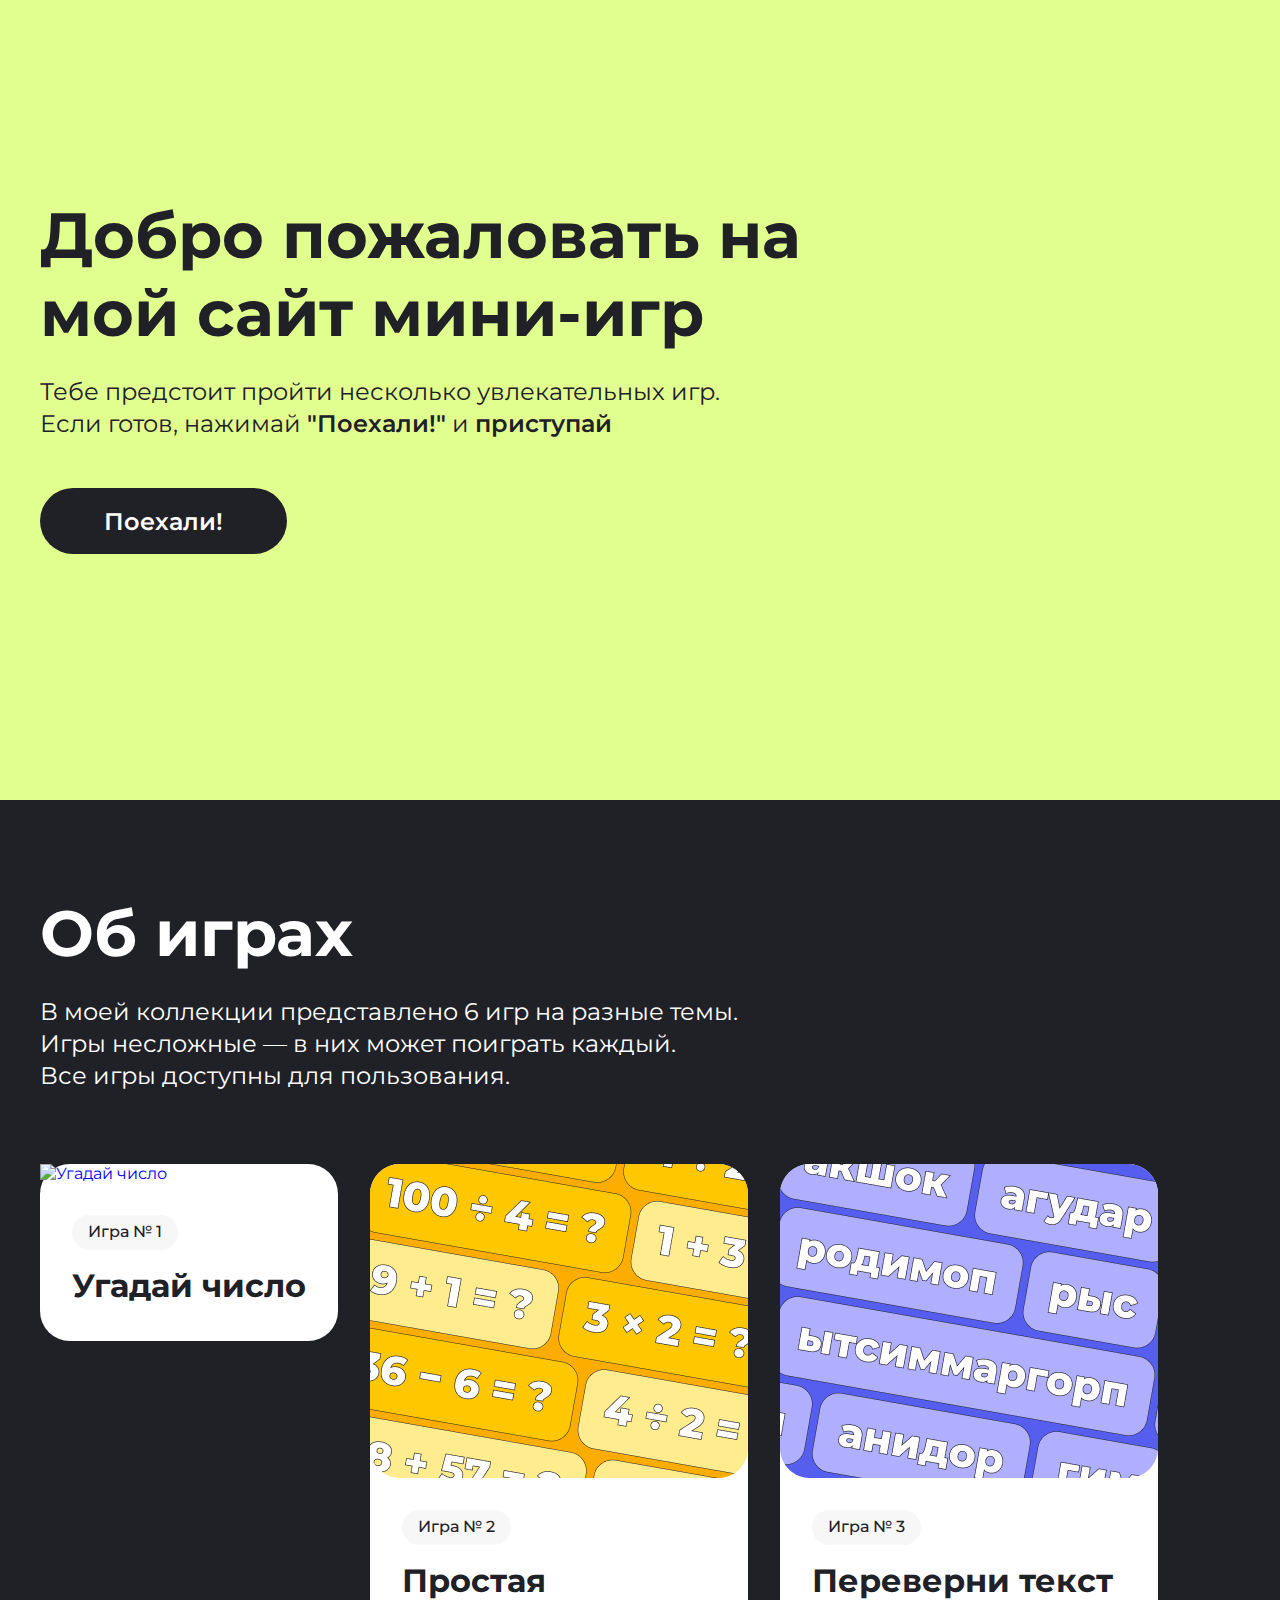
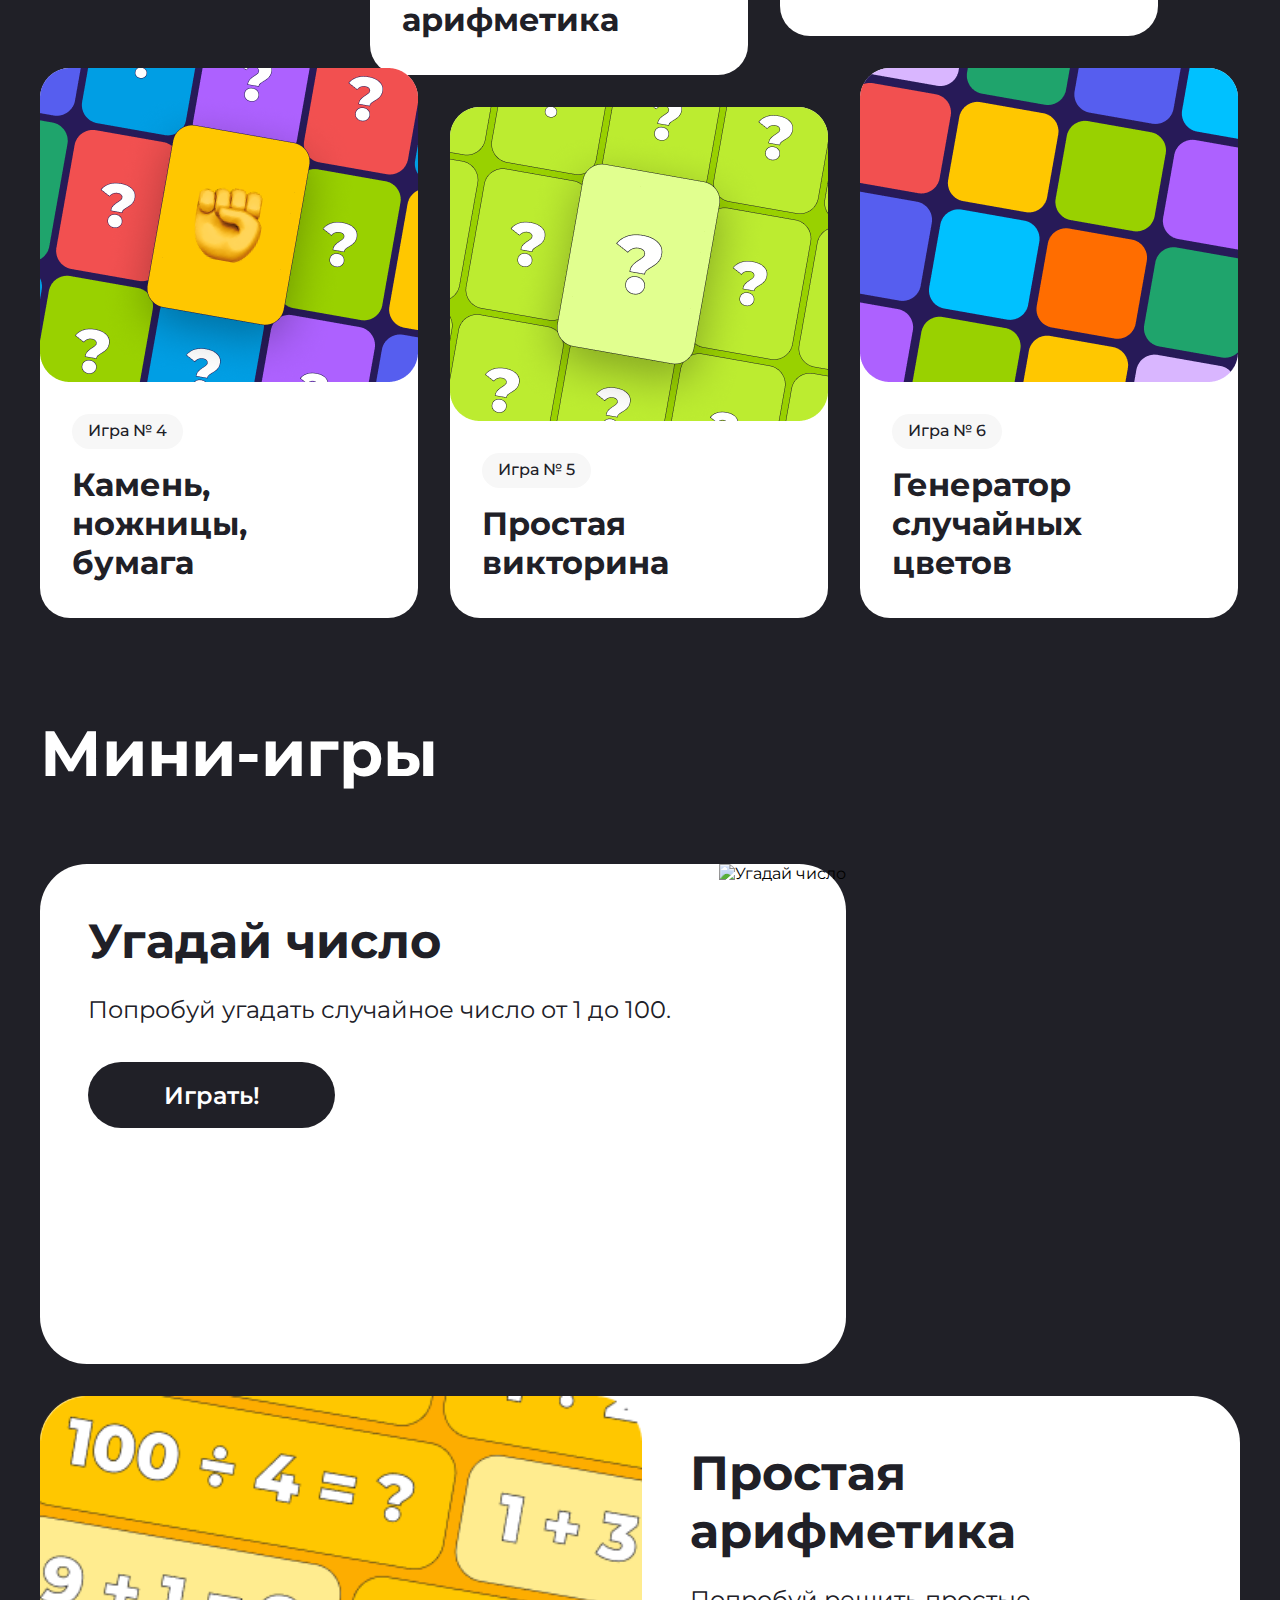
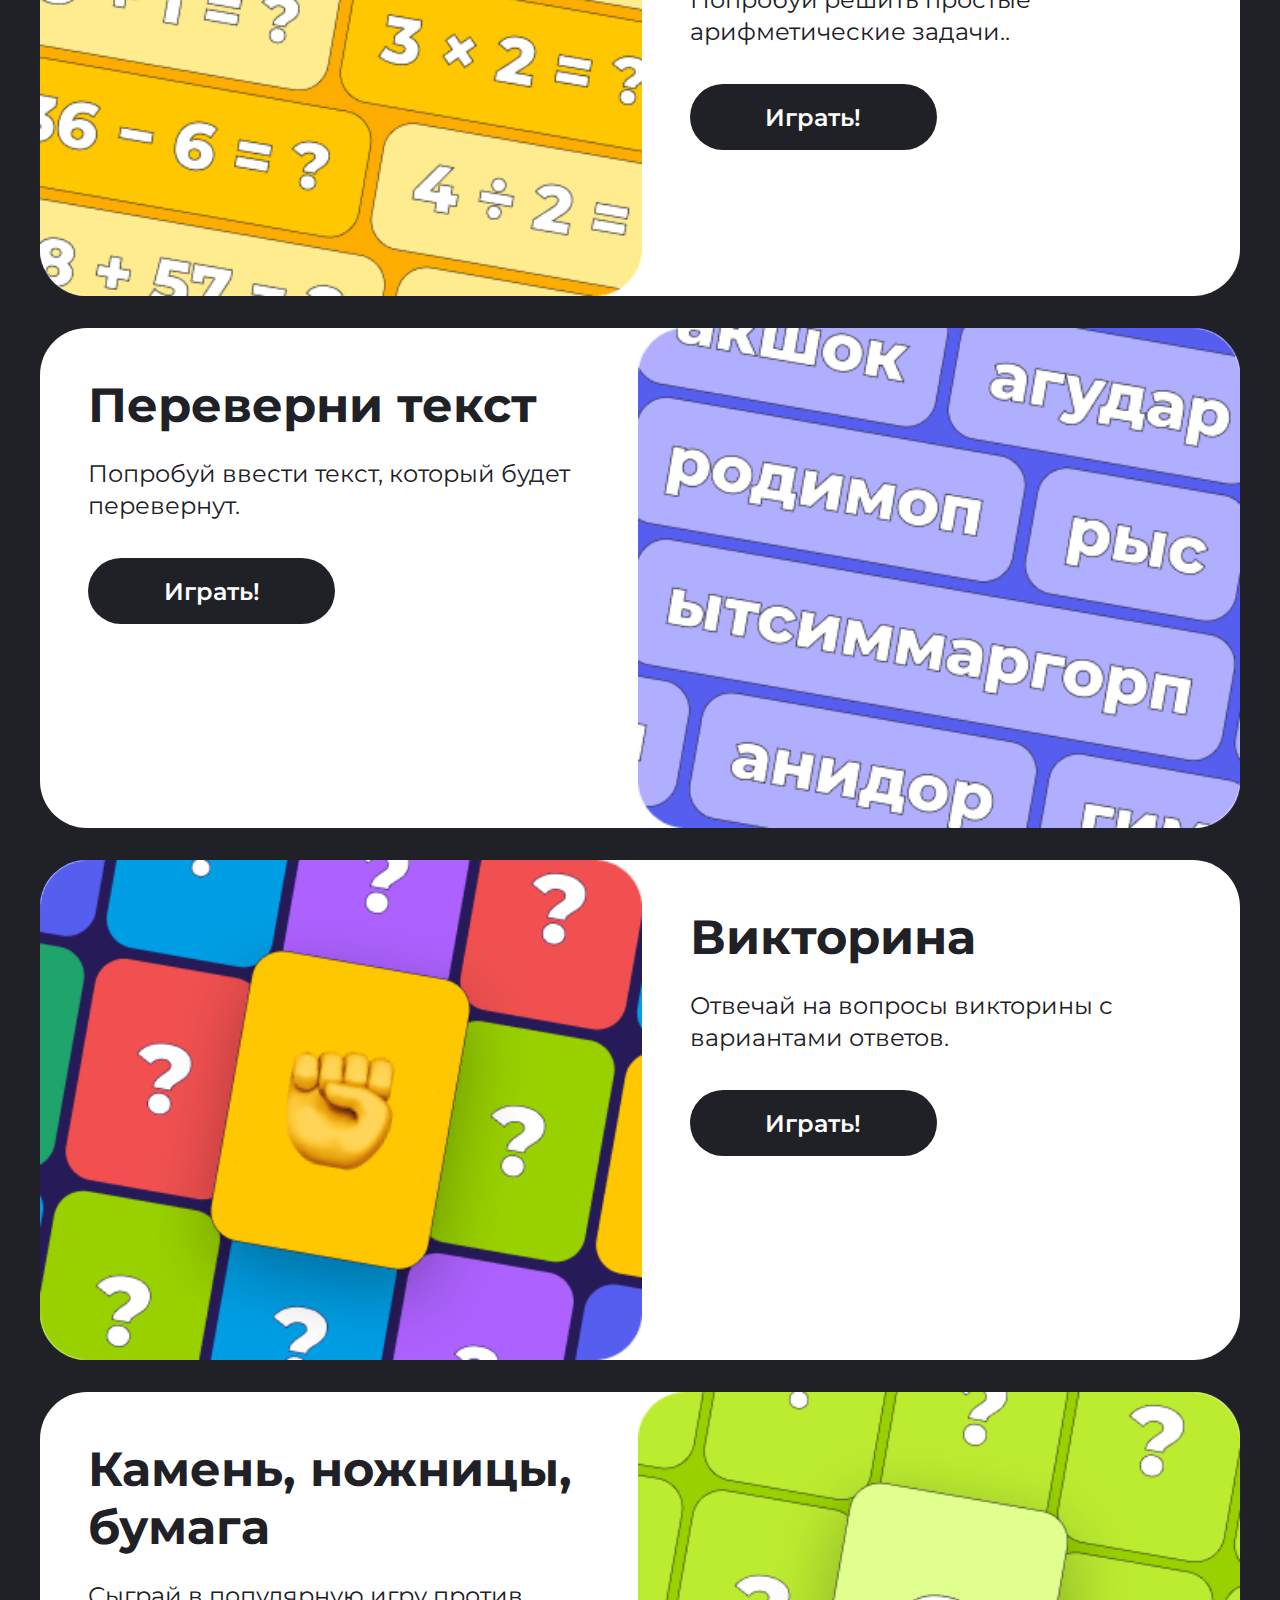
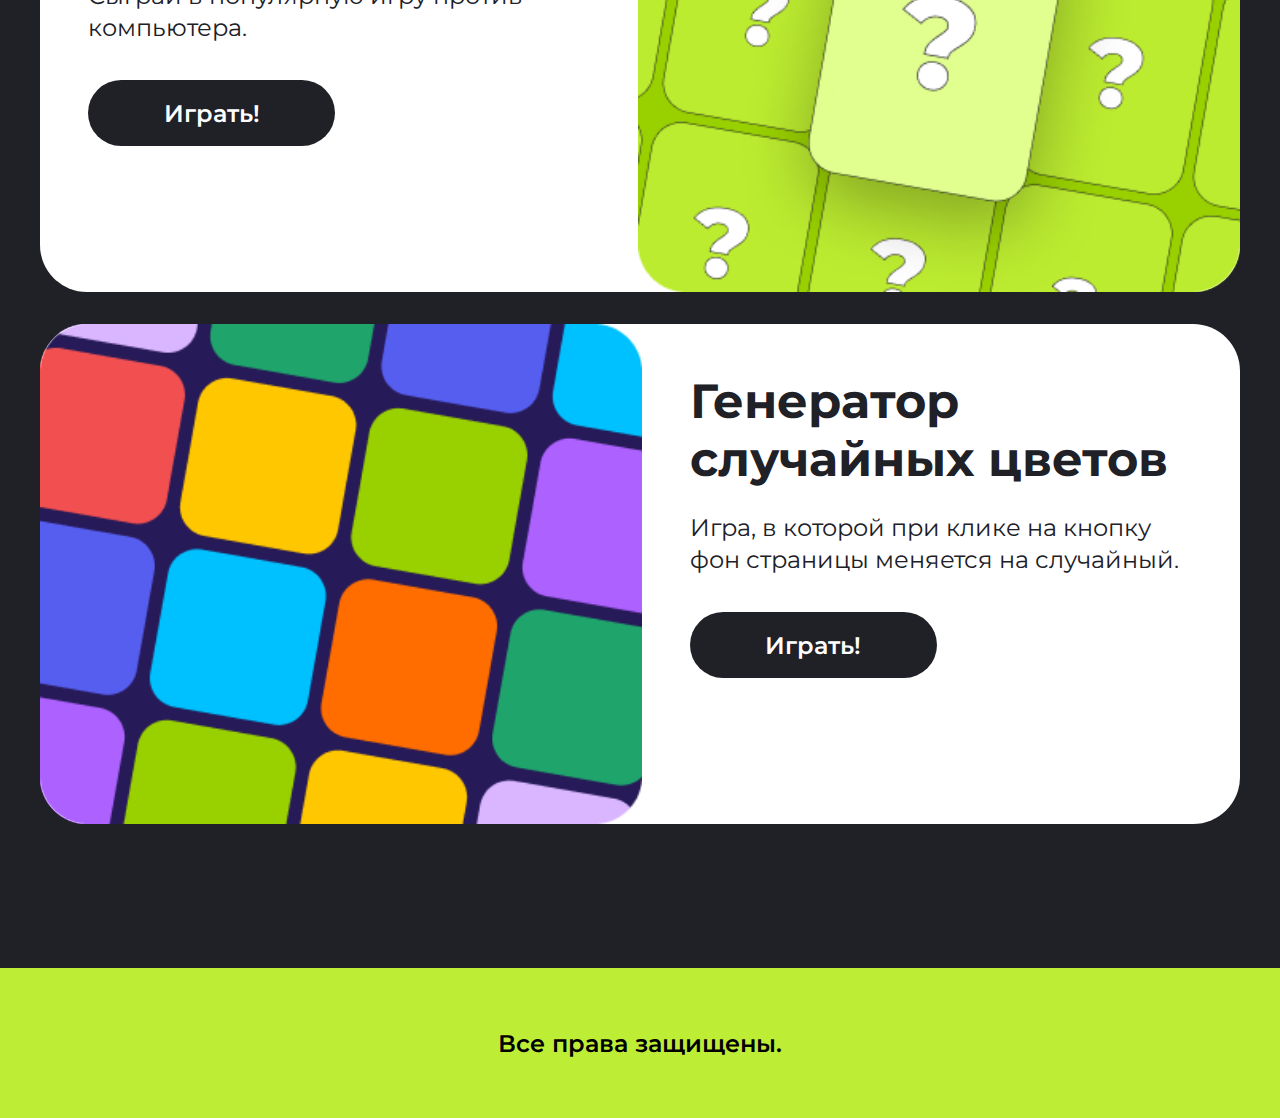
==== index.html @ 5c860414 "Added file js files" ====
<!DOCTYPE html>
<html lang="en">
<head>
    <meta charset="UTF-8">
    <meta name="viewport" content="width=device-width, initial-scale=1.0">
    <title>Document</title>
    <link rel="preconnect" href="https://fonts.googleapis.com">
    <link rel="preconnect" href="https://fonts.gstatic.com" crossorigin>
    <link href="https://fonts.googleapis.com/css2?family=Montserrat:wght@400;500;600;700;800&display=swap" rel="stylesheet">
    <link rel="stylesheet" href="style.css">
</head>
<body>
    <section class="header center">
        <header>
            <h1 class="header__text">Добро пожаловать на мой сайт мини-игр</h1>
            <p class="header__description">Тебе предстоит пройти несколько увлекательных игр. Если готов, нажимай <span>"Поехали!"</span> и <span>приступай</span></p>
            <div class="header__button">
                <a href="#about_games">
                    <button class="button">Поехали!</button>
                </a>
            </div>
        </header>
    </section>
    <article id="about_games">
        <section class="game center">
            <h1 class="game__text">Об играх</h1>
            <div class="game__description">
                <p>В моей коллекции представлено 6 игр на разные темы. Игры несложные — в них может поиграть каждый.</p>
                <p>Все игры доступны для пользования.</p>
            </div>
            <div class="card-box">
                <a href="#game1" class="game__card game-card">
                    <img class="game-card__image" src="img/game_1.png" alt="Угадай число">
                    <div class="game-card__info">
                        <p class="game-card__number">Игра № 1</p>
                        <h3 class="game-card__name">Угадай число</h3>
                    </div>
                </a>
                <a href="#game2" class="game__card game-card">
                    <img class="game-card__image" src="img/game_2.png" alt="Простая арифметика">
                    <div class="game-card__info">
                        <p class="game-card__number">Игра № 2</p>
                        <h3 class="game-card__name">Простая арифметика</h3>
                    </div>
                </a>
                <a href="#game3" class="game__card game-card">
                    <img class="game-card__image" src="img/game_3.png" alt="Переверни текст">
                    <div class="game-card__info">
                        <p class="game-card__number">Игра № 3</p>
                        <h3 class="game-card__name">Переверни текст</h3>
                    </div>
                </a>
                <a href="#game4" class="game__card game-card" style="margin-top: -39px">
                    <img class="game-card__image" src="img/game_4.png" alt="Камень, ножницы, бумага">
                    <div class="game-card__info">
                        <p class="game-card__number">Игра № 4</p>
                        <h3 class="game-card__name">Камень, ножницы, бумага</h3>
                    </div>
                </a>
                <a href="#game5" class="game__card game-card">
                    <img class="game-card__image" src="img/game_5.png" alt="Простая викторина">
                    <div class="game-card__info">
                        <p class="game-card__number">Игра № 5</p>
                        <h3 class="game-card__name">Простая викторина</h3>
                    </div>
                </a>
                <a href="#game6" class="game__card game-card" style="margin-top: -39px">
                    <img class="game-card__image" src="img/game_6.png" alt="Генератор случайных цветов">
                    <div class="game-card__info">
                        <p class="game-card__number">Игра № 6</p>
                        <h3 class="game-card__name">Генератор случайных цветов</h3>
                    </div>
                </a>
            </div>
        </section>
    </article>
    <section class="minigame center">
        <h1 class="minigame__text">Мини-игры</h1>
        <div class="minicard-box">
            <article id="game1" class="game__card minigame-card minigame-card_reverse">
                <img class="game-card__image" src="img/game_1.png" alt="Угадай число">
                <div class="minigame-card__info">
                    <div class="minigame-card__text">
                        <h4 class="minigame-card__name">Угадай число</h4>
                        <p class="minigame-card__description">Попробуй угадать случайное число от 1 до 100.</p>
                    </div>
                    <div class="minigame__button">
                            <button class="button" onclick="game1()">Играть!</button>
                    </div>
                </div>
            </article>
            <article id="game2" class="game__card minigame-card">
                <img class="game-card__image" src="img/game_2.png" alt="Простая арифметика">
                <div class="minigame-card__info">
                    <div class="minigame-card__text">
                        <h4 class="minigame-card__name">Простая арифметика</h4>
                        <p class="minigame-card__description">Попробуй решить простые арифметические задачи..</p>
                    </div>
                    <div class="minigame__button">
                        <button class="button">Играть!</button>
                    </div>
                </div>
            </article>
            <article id="game3" class="game__card minigame-card minigame-card_reverse">
                <img class="game-card__image" src="img/game_3.png" alt="Переверни текст">
                <div class="minigame-card__info">
                    <div class="minigame-card__text">
                        <h4 class="minigame-card__name">Переверни текст</h4>
                        <p class="minigame-card__description">Попробуй ввести текст, который будет перевернут.</p>
                    </div>
                    <div class="minigame__button">
                        <button class="button">Играть!</button>
                    </div>
                </div>
            </article>
            <article id="game4" class="game__card minigame-card">
                <img class="game-card__image" src="img/game_4.png" alt="Викторина">
                <div class="minigame-card__info">
                    <div class="minigame-card__text">
                        <h4 class="minigame-card__name">Викторина</h4>
                        <p class="minigame-card__description">Отвечай на вопросы викторины с вариантами ответов.</p>
                    </div>
                    <div class="minigame__button">
                        <button class="button">Играть!</button>
                    </div>
                </div>
            </article>
            <article id="game5" class="game__card minigame-card minigame-card_reverse">
                <img class="game-card__image" src="img/game_5.png" alt="Камень, ножницы, бумага">
                <div class="minigame-card__info">
                    <div class="minigame-card__text">
                        <h4 class="minigame-card__name">Камень, ножницы, бумага</h4>
                        <p class="minigame-card__description">Сыграй в популярную игру против компьютера.</p>
                    </div>
                    <div class="minigame__button">
                        <button class="button">Играть!</button>
                    </div>
                </div>
            </article>
            <article id="game6" class="game__card minigame-card">
                <img class="game-card__image" src="img/game_6.png" alt="Генератор случайных цветов">
                <div class="minigame-card__info">
                    <div class="minigame-card__text">
                        <h4 class="minigame-card__name">Генератор случайных цветов</h4>
                        <p class="minigame-card__description">Игра, в которой при клике на кнопку фон страницы меняется на случайный.</p>
                    </div>
                    <div class="minigame__button">
                        <button class="button">Играть!</button>
                    </div>
                </div>
            </article>
        </div>
    </section>
    <footer class="footer">
        <h4 class="footer__text">Все права защищены.</h4>
    </footer>

    <script src="JS/game1.js"></script>

</body>
</html>
---- style.css ----
* {
  margin: 0;
  padding: 0;
}

html {
  scroll-behavior: smooth;
}

a {
  text-decoration: none;
}

input, button, select {
  font-family: inherit;
}

body {
  font-family: "Montserrat", sans-serif;
}

.center {
  padding-left: calc(50% - 600px);
  padding-right: calc(50% - 600px);
}

.header {
  background-color: #E1FF8F;
  background-image: url(img/star_2.png), url(img/star_1.png), url(img/star_3.png);
  background-repeat: no-repeat, no-repeat, no-repeat;
  background-position: 63px 69px, calc(100% - 344px) calc(100% - 149px), 100% 0;
}
.header__text {
  max-width: 769px;
  color: #202027;
  font-size: 64px;
  font-weight: 700;
  padding-top: 196px;
}
.header__description {
  max-width: 720px;
  color: #202027;
  font-size: 24px;
  font-weight: 400;
  line-height: 32px;
  padding-top: 24px;
}
.header__button {
  padding-top: 48px;
  padding-bottom: 246px;
}

span {
  color: #202027;
  font-size: 24px;
  font-weight: 600;
  line-height: 32px;
}

button {
  width: 247px;
  border: 0;
  border-radius: 60px;
  background: #202027;
  height: 66px;
  color: #FFF;
  font-size: 24px;
  font-weight: 600;
  transition: all 500ms ease;
}

button:hover {
  background: white;
  cursor: pointer;
  color: #202027;
  border: 2px solid #202027;
}

.game {
  padding-top: 94px;
  background-color: #202027;
  background-image: url(img/star_5.png), url(img/star_4.png);
  background-repeat: no-repeat, no-repeat;
  background-position: 25px 770px, 100% 77px;
}
.game__text {
  max-width: 314px;
  color: #FFFFFF;
  font-size: 64px;
  font-weight: 700;
}
.game__description {
  max-width: 700px;
  color: #FFFFFF;
  font-size: 24px;
  font-weight: 400;
  line-height: 32px;
  padding-top: 24px;
  padding-bottom: 72px;
}

.card-box {
  display: flex;
  flex-wrap: wrap;
  gap: 32px;
}

.game-card {
  max-width: 378px;
  height: fit-content;
  border-radius: 30px;
  background-color: #FFFFFF;
  display: flex;
  flex-direction: column;
  transition: all 0.3s;
}
.game-card__info {
  display: flex;
  align-items: flex-start;
  flex-direction: column;
  gap: 16px;
  padding: 32px 32px 36px 32px;
}
.game-card:hover {
  transform: scale(1.05);
}
.game-card__number {
  font-size: 16px;
  font-weight: 500;
  line-height: 17px;
  color: #202027;
  text-align: left;
  background-color: #F7F7F7;
  border-radius: 52px;
  padding: 8px 16px 10px;
}
.game-card__name {
  font-size: 32px;
  font-weight: 700;
  max-width: 304px;
  line-height: 39.01px;
  color: #202027;
  text-align: left;
}

.minicard-box {
  display: flex;
  flex-wrap: wrap;
  gap: 32px;
}

.minigame {
  padding-top: 96px;
  background-color: #202027;
  padding-bottom: 144px;
  background-image: url(img/star_6.png), url(img/star_7.png);
  background-repeat: no-repeat, no-repeat;
  background-position: calc(100% - 45px) calc(100% - 3299px), calc(100% - 52px) calc(100% - 45px);
}
.minigame__text {
  color: #FFFFFF;
  font-size: 64px;
  font-weight: 700;
  padding-bottom: 72px;
}
.minigame__button {
  padding-top: 36px;
}
.minigame-card {
  max-width: 1200px;
  height: 500px;
  background-color: #FFFFFF;
  border-radius: 47px;
  display: flex;
}
.minigame-card__info {
  display: flex;
  flex-direction: column;
  padding: 48px 48px 203px;
}
.minigame-card__text {
  display: flex;
  align-items: flex-start;
  flex-direction: column;
  gap: 24px;
}
.minigame-card__name {
  font-size: 48px;
  font-weight: 700;
  text-align: left;
  color: #202027;
}
.minigame-card__description {
  font-size: 24px;
  font-weight: 400;
  line-height: 32px;
  text-align: left;
  color: #202027;
}
.minigame-card_reverse {
  flex-direction: row-reverse;
}

.footer {
  display: flex;
  justify-content: center;
  align-items: center;
  height: 150px;
  background-color: rgb(189, 237, 53);
}
.footer__text {
  font-size: 24px;
  font-weight: 600;
  line-height: 29px;
  color: #000000;
}

@media (max-width: 767px) {
  .center {
    padding-left: 16px;
    padding-right: 16px;
  }
  .header {
    display: flex;
    flex-wrap: wrap;
    justify-content: center;
    background-color: #E1FF8F;
    background-image: url(img/star_8.png), url(img/star_9.png), url(img/star_10.png);
    background-repeat: no-repeat, no-repeat, no-repeat;
    background-position: 37px 64px, calc(100% - 79px) calc(100% - 34px), 220px -80px;
  }
  .header__text {
    max-width: 296px;
    color: #202027;
    font-size: 40px;
    font-weight: 700;
    padding-top: 147px;
    text-align: center;
  }
  .header__description {
    max-width: 296px;
    color: #202027;
    font-size: 16px;
    font-weight: 400;
    padding-top: 24px;
    text-align: center;
  }
  .header__button {
    padding-top: 36px;
    padding-bottom: 182px;
  }
  .button {
    width: 285px;
    border: 0;
    border-radius: 60px;
    background: #202027;
    height: 55px;
    color: #FFF;
    font-size: 16px;
    font-weight: 600;
  }
  .button:hover {
    display: none;
  }
  span {
    color: #202027;
    font-size: 16px;
    font-weight: 600;
  }
  .game {
    display: none;
  }
  .minicard-box {
    display: flex;
    flex-wrap: wrap;
    gap: 24px;
  }
  .minigame {
    padding-top: 48px;
    background-color: #202027;
    padding-bottom: 49px;
    background-image: none;
  }
  .minigame__text {
    color: #FFFFFF;
    font-size: 40px;
    font-weight: 700;
    padding-bottom: 48px;
  }
  .minigame__button {
    width: 285px;
    height: 55px;
    padding-top: 32px;
    color: #FFF;
    font-size: 16px;
    font-weight: 600;
  }
  .minigame-card {
    max-width: 343px;
    background-color: #FFFFFF;
    border-radius: 47px;
    display: flex;
    flex-direction: column;
    height: fit-content;
  }
  .minigame-card__info {
    display: flex;
    flex-direction: column;
    padding: 29px 29px 32px;
  }
  .minigame-card__text {
    display: flex;
    align-items: flex-start;
    flex-direction: column;
    gap: 16px;
  }
  .minigame-card__name {
    font-size: 32px;
    font-weight: 700;
    text-align: left;
    color: #202027;
    line-height: 39px;
  }
  .minigame-card__description {
    font-size: 16px;
    font-weight: 400;
    text-align: left;
    color: #202027;
    line-height: 19px;
  }
  .footer {
    display: flex;
    justify-content: center;
    align-items: center;
    height: 100px;
    background-color: rgb(189, 237, 53);
  }
  .footer__text {
    font-size: 16px;
    font-weight: 600;
    color: #000000;
  }
}

/*# sourceMappingURL=style.css.map */
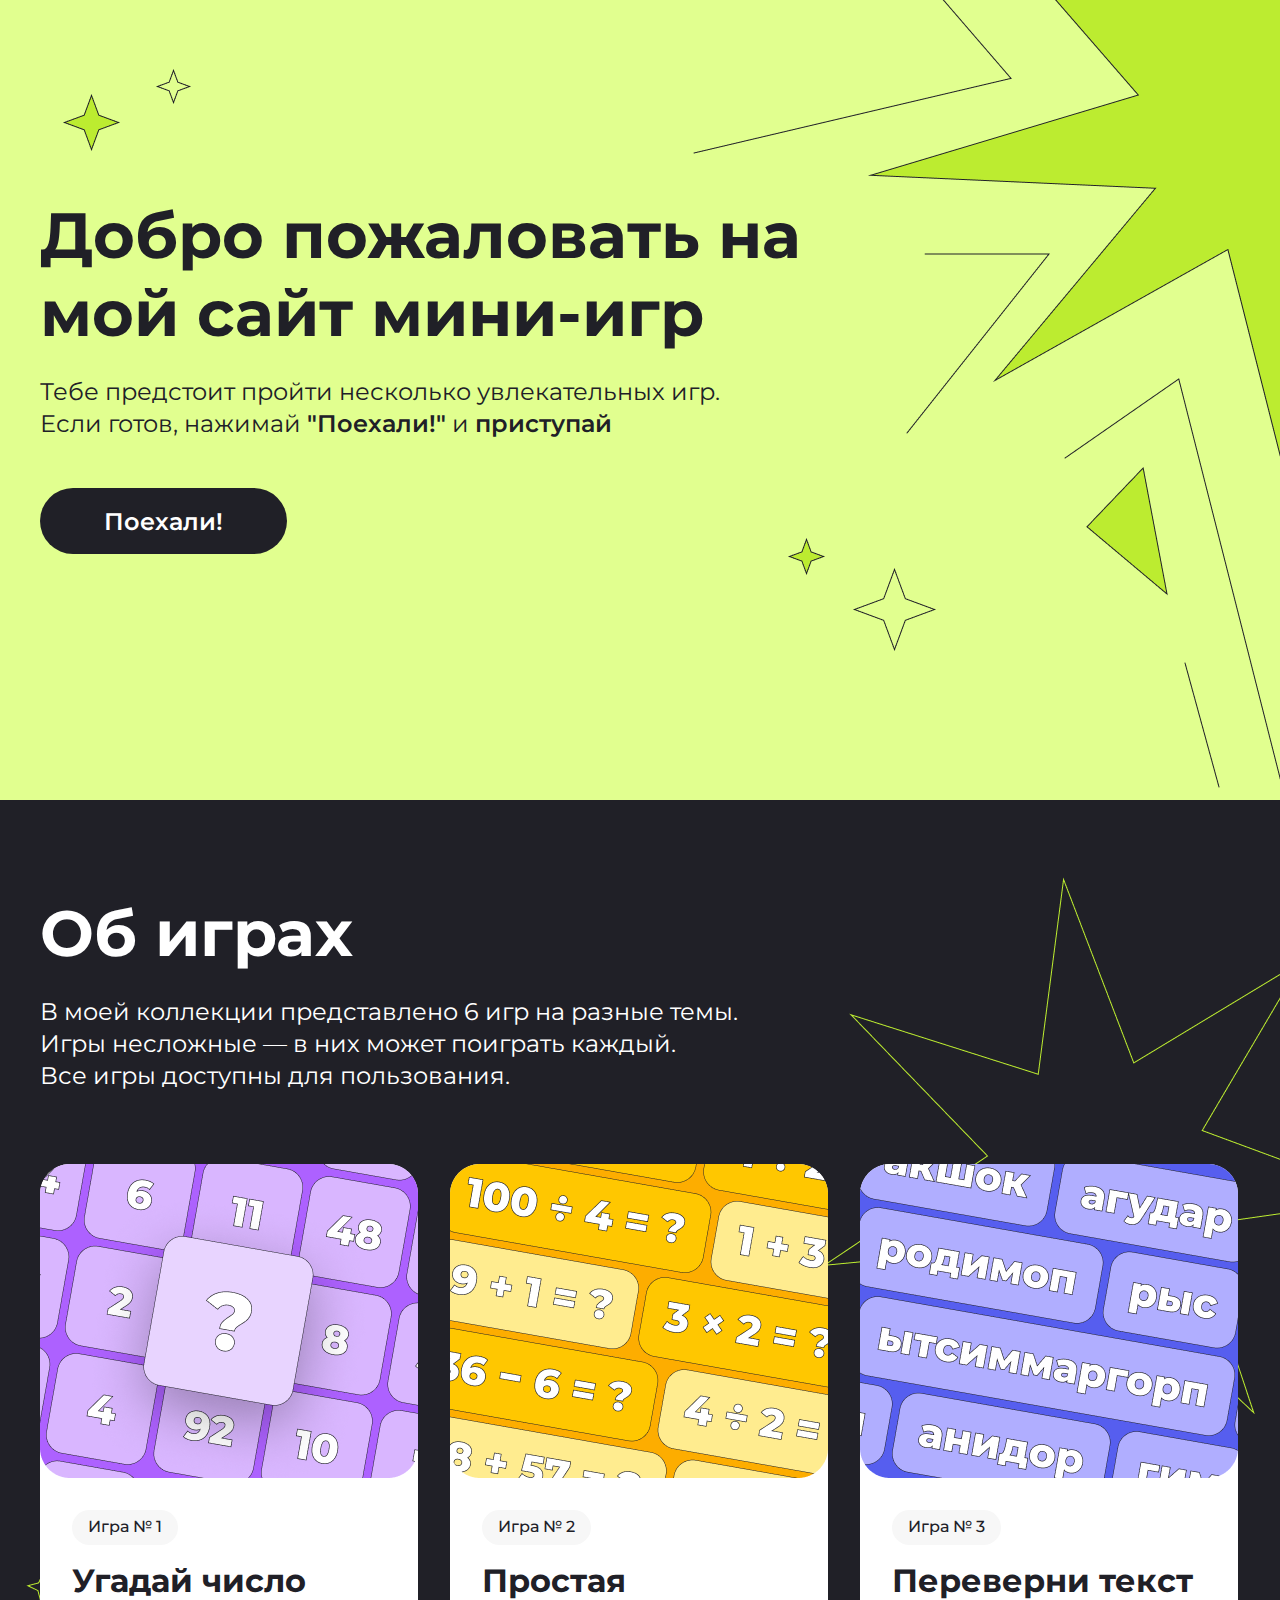
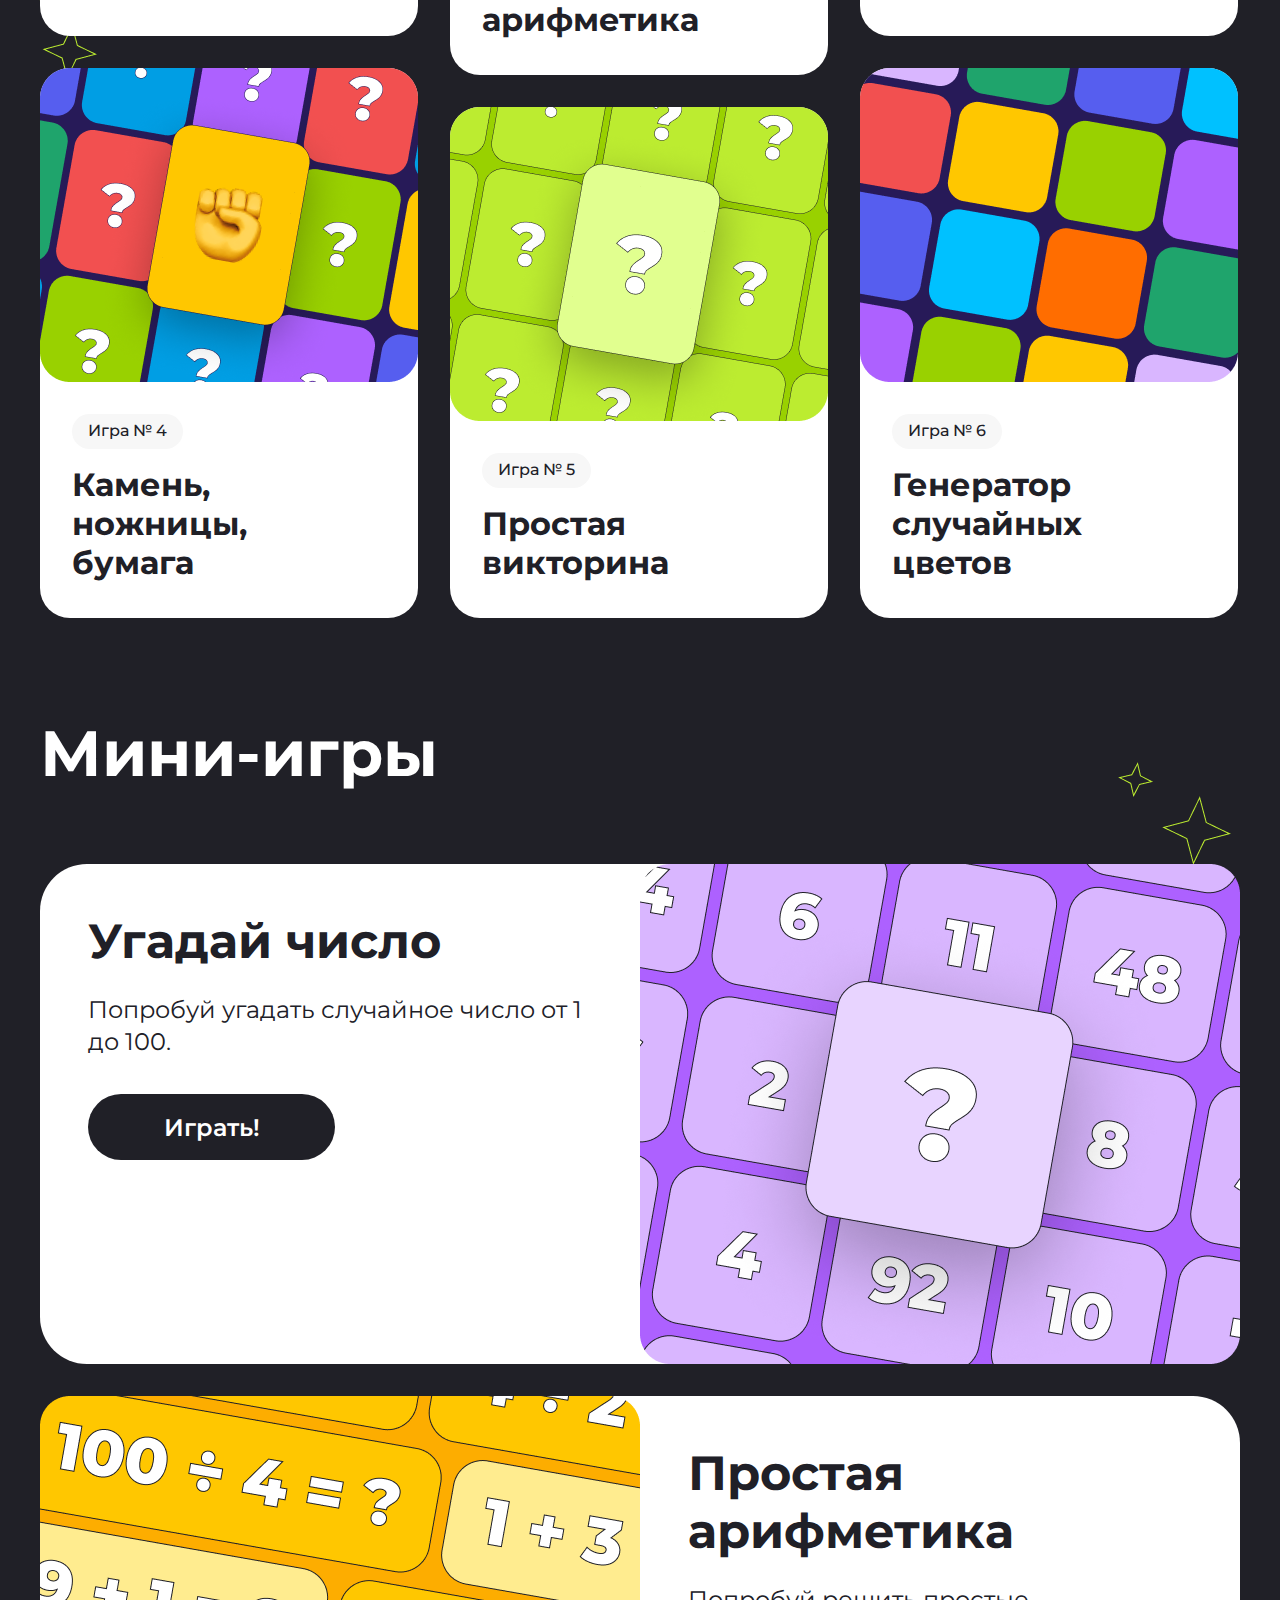
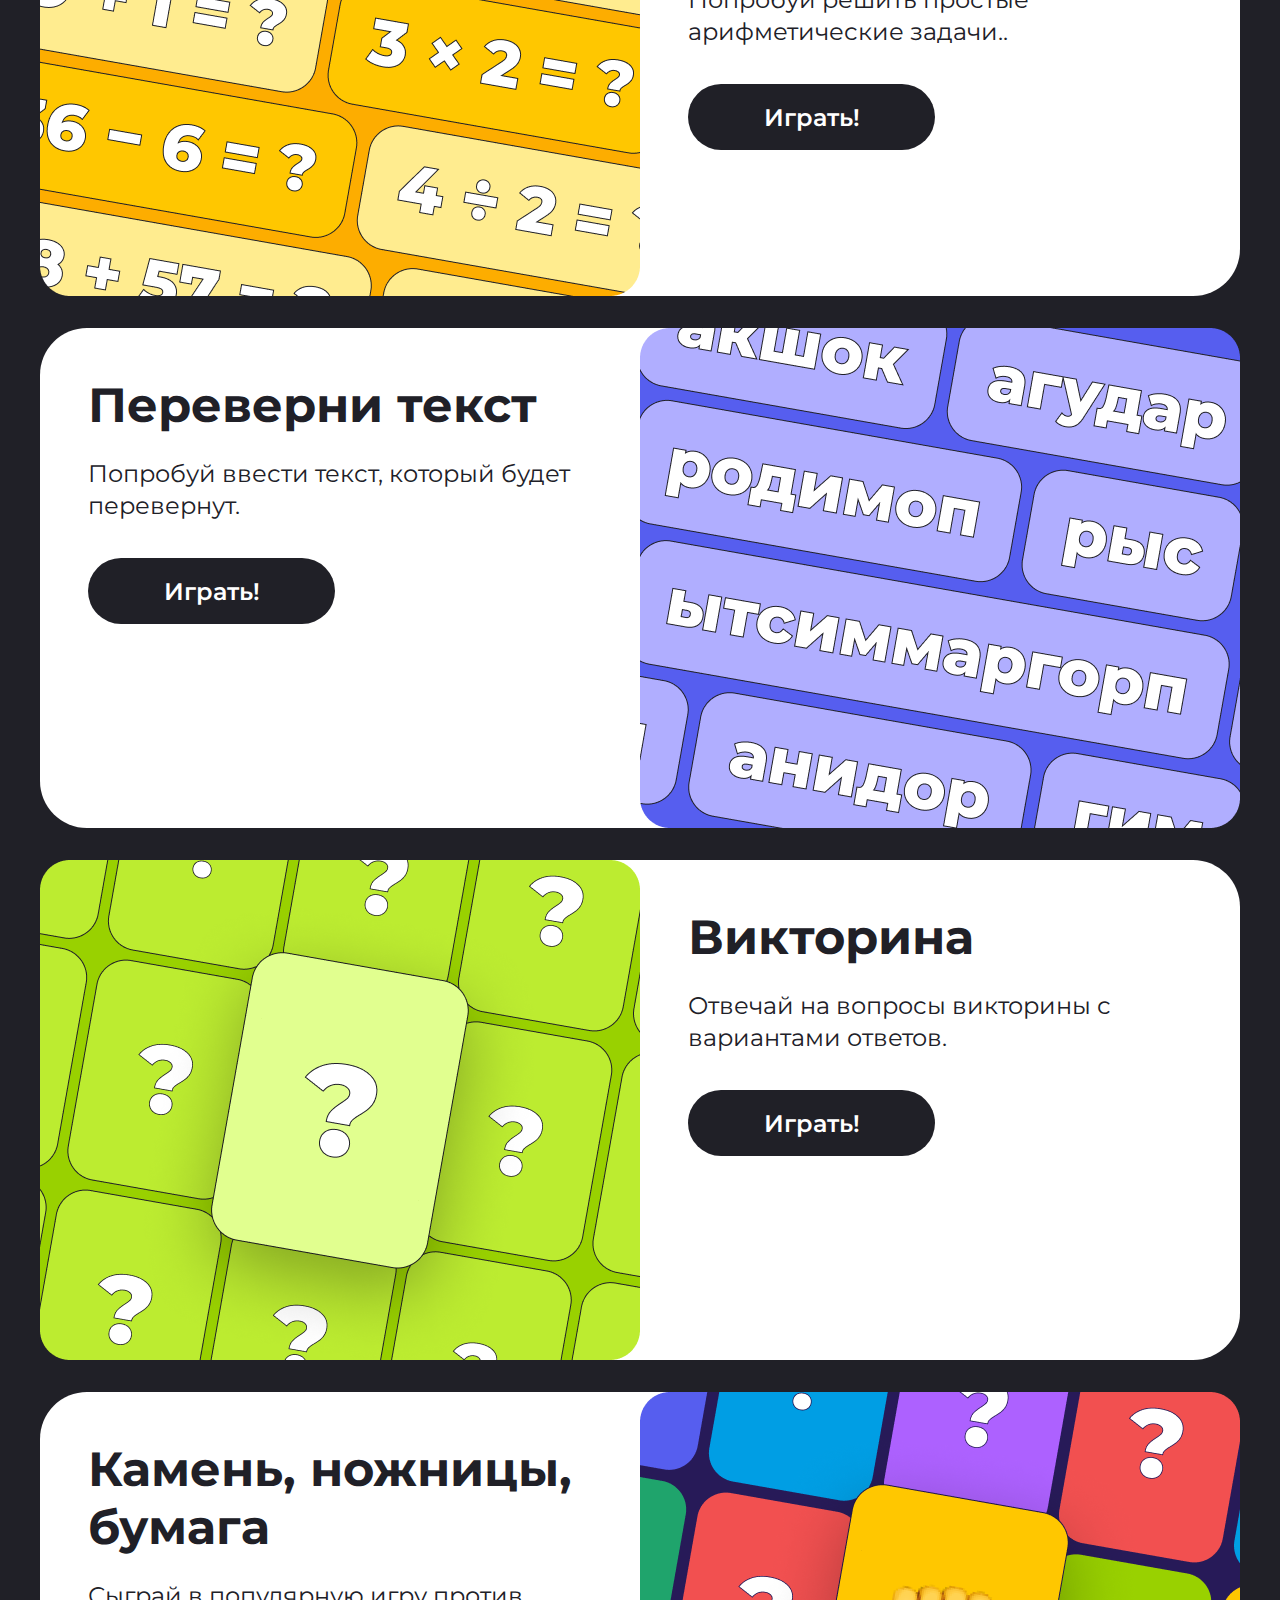
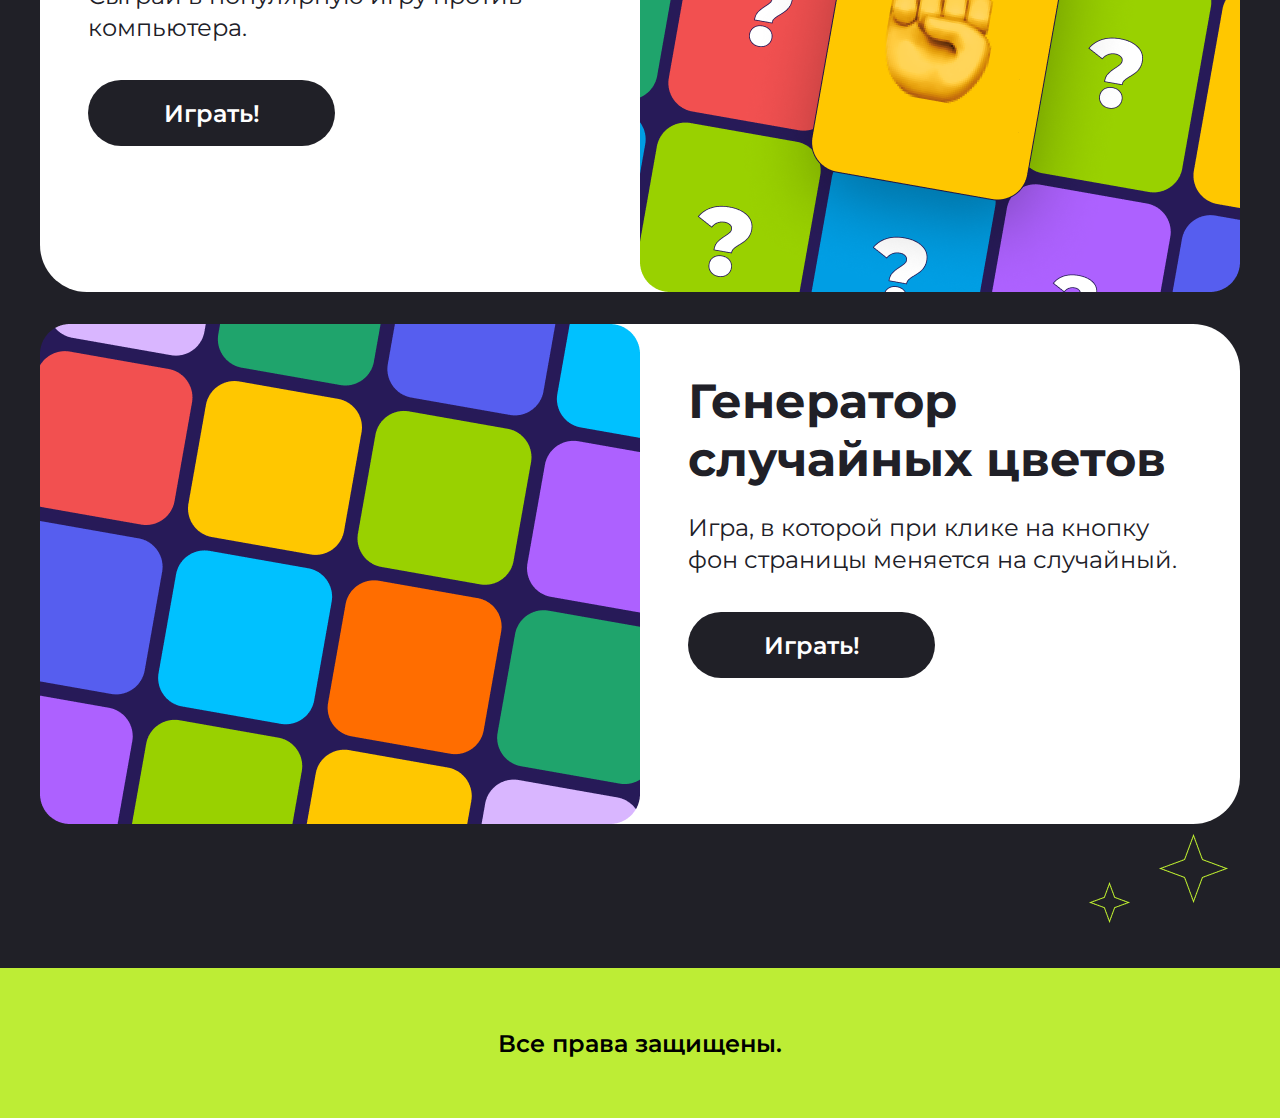
==== commit 75a123d3: "add new img" ====
--- a/index.html
+++ b/index.html
@@ -78,7 +78,7 @@
         <h1 class="minigame__text">Мини-игры</h1>
         <div class="minicard-box">
             <article id="game1" class="game__card minigame-card minigame-card_reverse">
-                <img class="game-card__image" src="img/game_1.png" alt="Угадай число">
+                <img class="game-card__image" src="img/mini_game1.png" alt="Угадай число">
                 <div class="minigame-card__info">
                     <div class="minigame-card__text">
                         <h4 class="minigame-card__name">Угадай число</h4>
@@ -90,7 +90,7 @@
                 </div>
             </article>
             <article id="game2" class="game__card minigame-card">
-                <img class="game-card__image" src="img/game_2.png" alt="Простая арифметика">
+                <img class="game-card__image" src="img/mini_game2.png" alt="Простая арифметика">
                 <div class="minigame-card__info">
                     <div class="minigame-card__text">
                         <h4 class="minigame-card__name">Простая арифметика</h4>
@@ -102,7 +102,7 @@
                 </div>
             </article>
             <article id="game3" class="game__card minigame-card minigame-card_reverse">
-                <img class="game-card__image" src="img/game_3.png" alt="Переверни текст">
+                <img class="game-card__image" src="img/mini_game3.png" alt="Переверни текст">
                 <div class="minigame-card__info">
                     <div class="minigame-card__text">
                         <h4 class="minigame-card__name">Переверни текст</h4>
@@ -114,7 +114,7 @@
                 </div>
             </article>
             <article id="game4" class="game__card minigame-card">
-                <img class="game-card__image" src="img/game_4.png" alt="Викторина">
+                <img class="game-card__image" src="img/mini_game4.png" alt="Викторина">
                 <div class="minigame-card__info">
                     <div class="minigame-card__text">
                         <h4 class="minigame-card__name">Викторина</h4>
@@ -126,7 +126,7 @@
                 </div>
             </article>
             <article id="game5" class="game__card minigame-card minigame-card_reverse">
-                <img class="game-card__image" src="img/game_5.png" alt="Камень, ножницы, бумага">
+                <img class="game-card__image" src="img/mini_game5.png" alt="Камень, ножницы, бумага">
                 <div class="minigame-card__info">
                     <div class="minigame-card__text">
                         <h4 class="minigame-card__name">Камень, ножницы, бумага</h4>
@@ -138,7 +138,7 @@
                 </div>
             </article>
             <article id="game6" class="game__card minigame-card">
-                <img class="game-card__image" src="img/game_6.png" alt="Генератор случайных цветов">
+                <img class="game-card__image" src="img/mini_game6.png" alt="Генератор случайных цветов">
                 <div class="minigame-card__info">
                     <div class="minigame-card__text">
                         <h4 class="minigame-card__name">Генератор случайных цветов</h4>
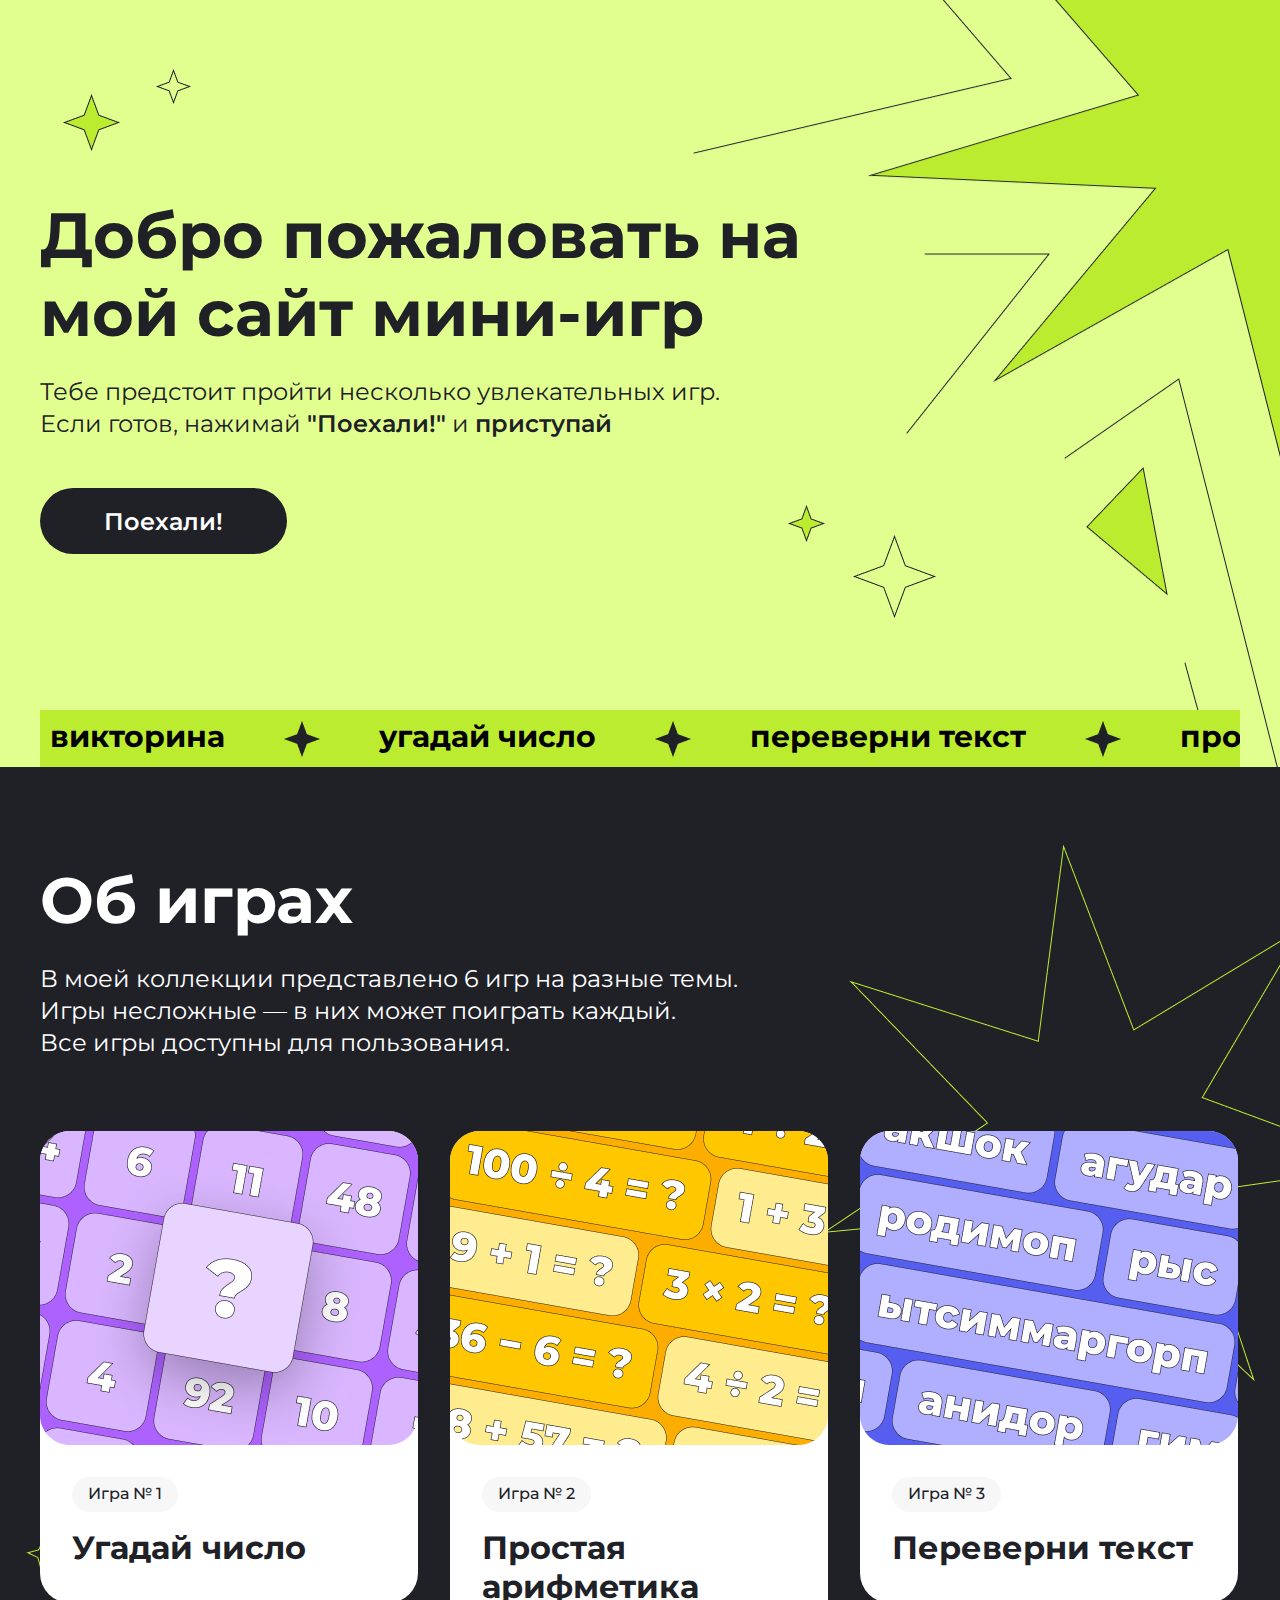
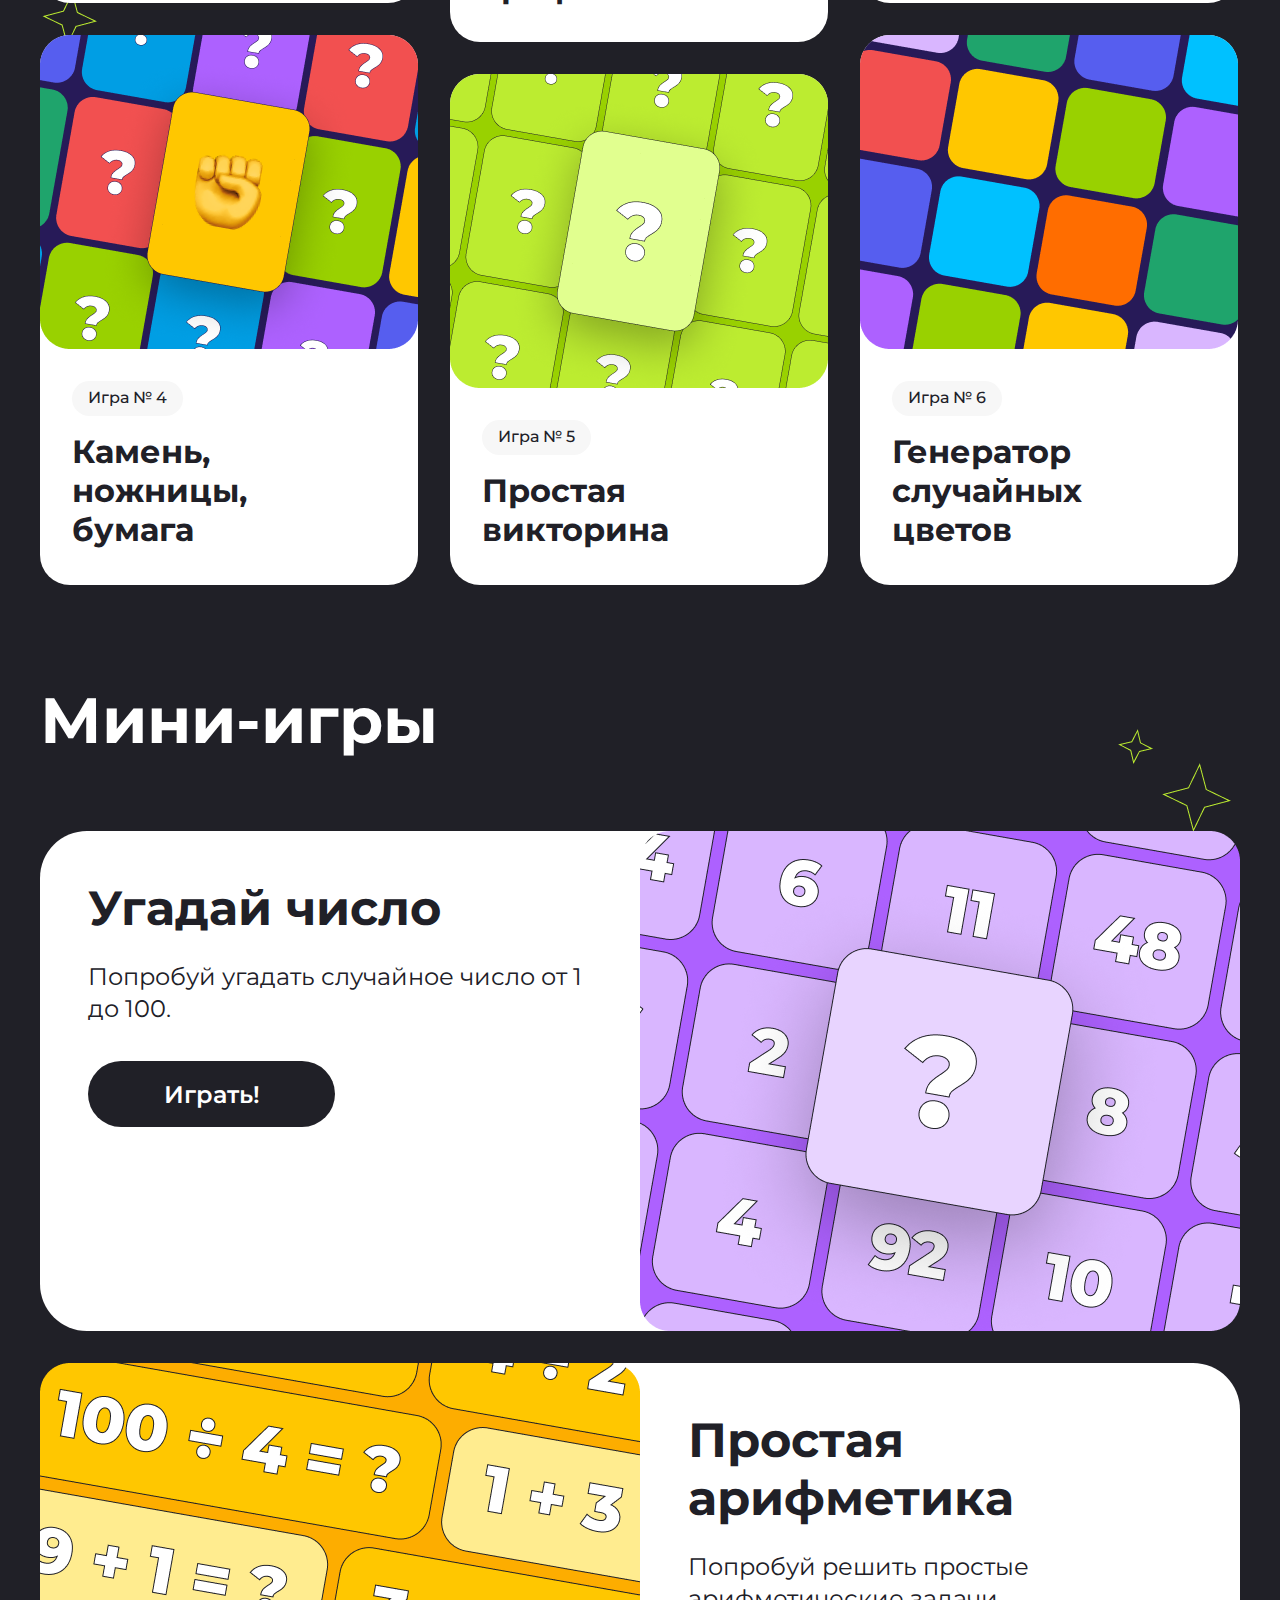
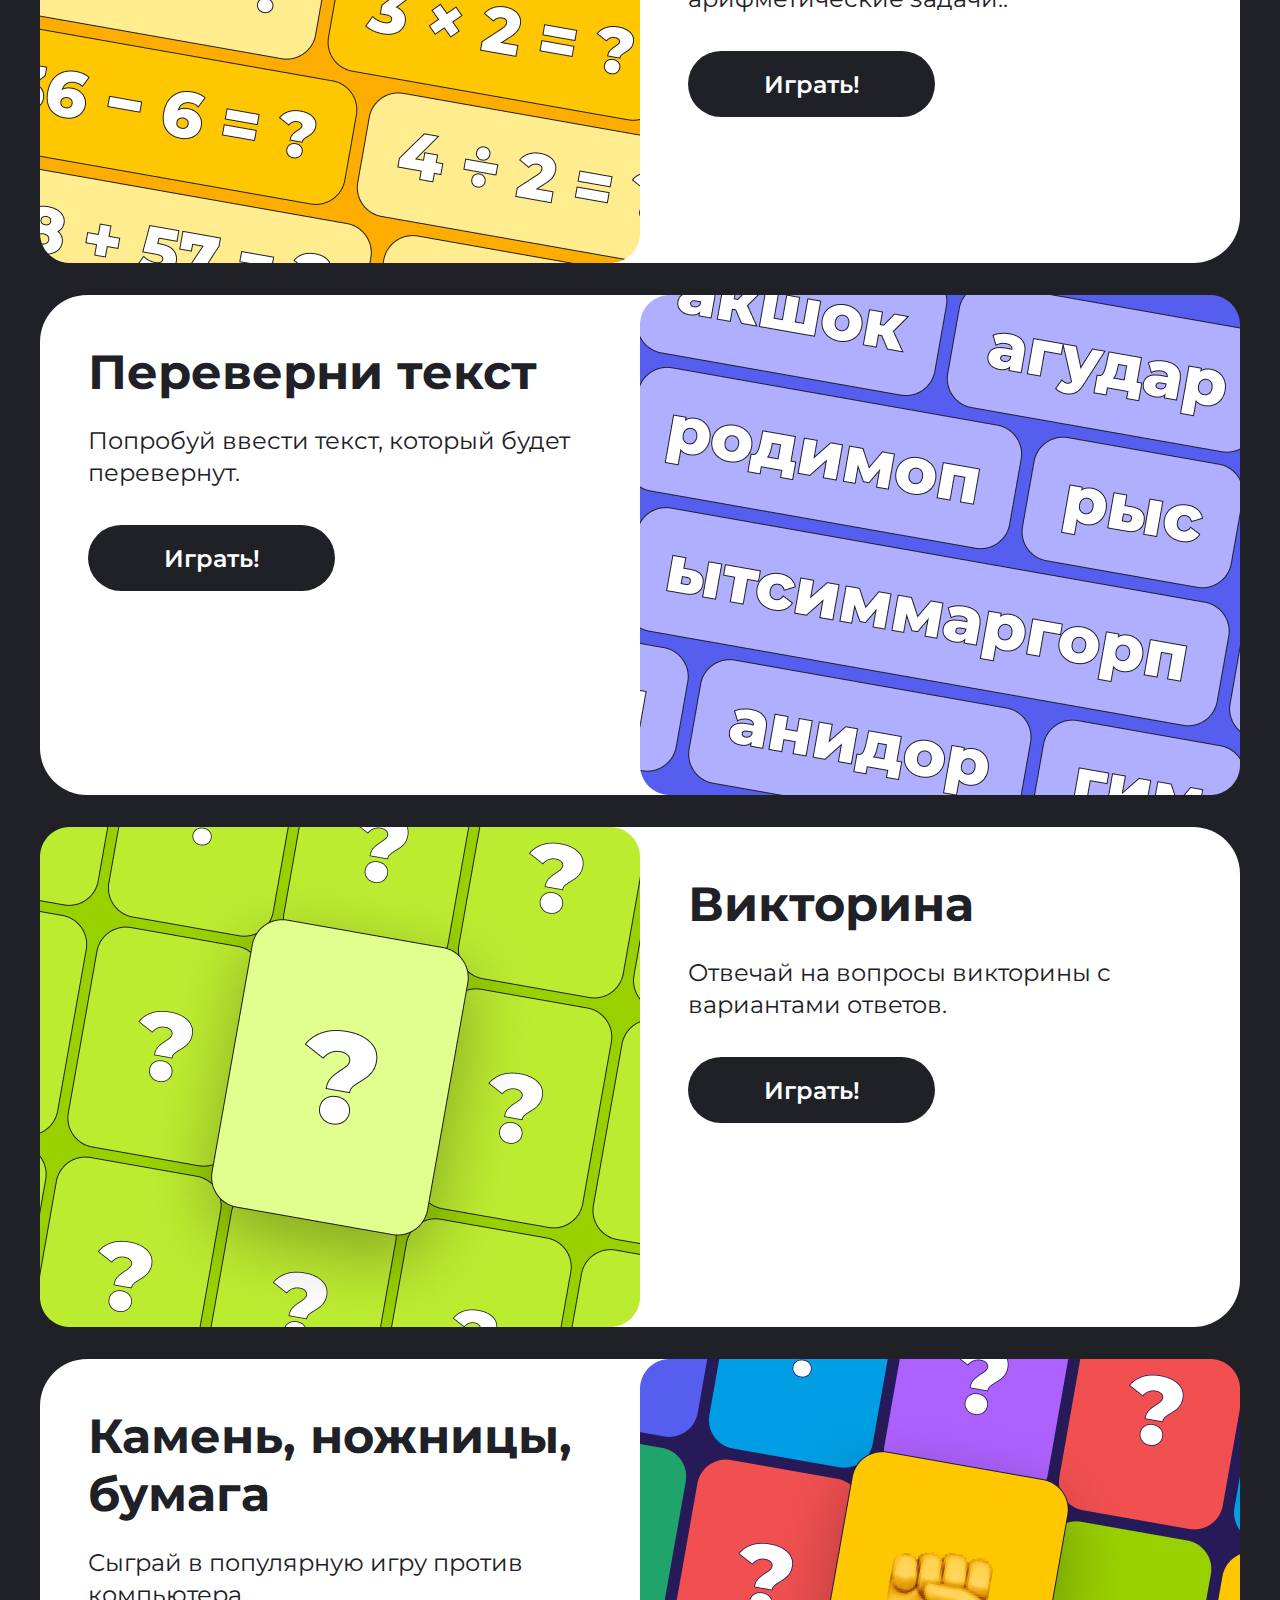
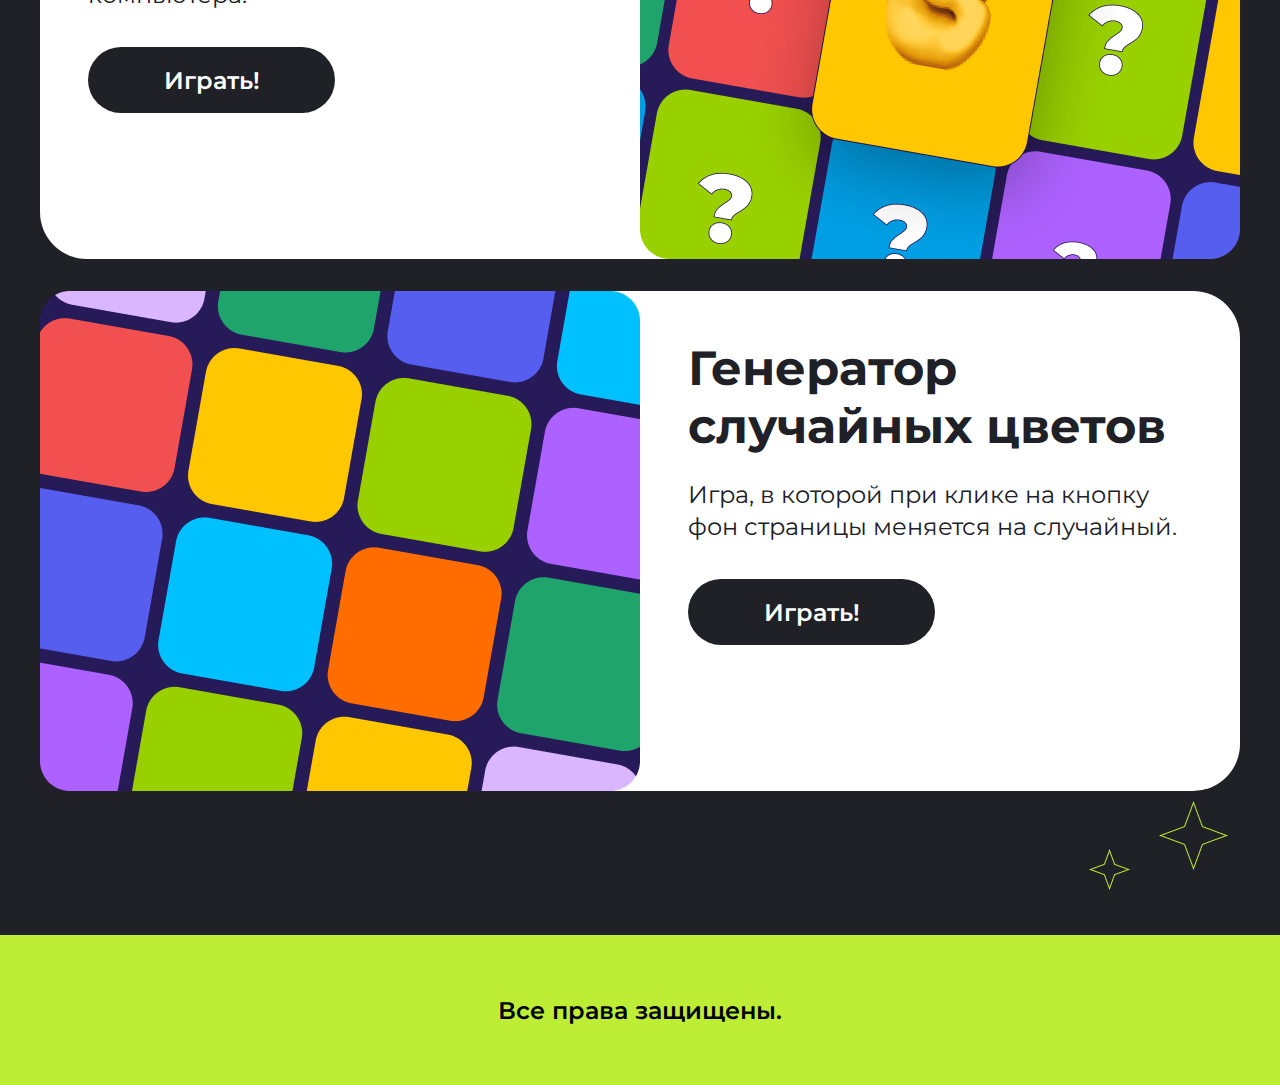
==== commit 8d4459f1: "a new game and a running line have been added to the site" ====
--- a/index.html
+++ b/index.html
@@ -18,6 +18,11 @@
                 <a href="#about_games">
                     <button class="button">Поехали!</button>
                 </a>
+            </div>
+            <div class="marquee">
+                <div class="marquee-content">
+                    викторина <img src="img/star_line.png" alt="icon" class="icon"> угадай число <img src="img/star_line.png" alt="icon" class="icon"> переверни текст <img src="img/star_line.png" alt="icon" class="icon"> простая арифметика <img src="img/star_line.png" alt="icon" class="icon"> камень, ножницы, бумага <img src="img/star_line.png" alt="icon" class="icon"> генератор случайных цветов
+                </div>
             </div>
         </header>
     </section>
@@ -97,7 +102,7 @@
                         <p class="minigame-card__description">Попробуй решить простые арифметические задачи..</p>
                     </div>
                     <div class="minigame__button">
-                        <button class="button">Играть!</button>
+                        <button class="button" onclick="game2()">Играть!</button>
                     </div>
                 </div>
             </article>
@@ -109,7 +114,7 @@
                         <p class="minigame-card__description">Попробуй ввести текст, который будет перевернут.</p>
                     </div>
                     <div class="minigame__button">
-                        <button class="button">Играть!</button>
+                        <button class="button" onclick="game3()">Играть!</button>
                     </div>
                 </div>
             </article>
@@ -121,7 +126,7 @@
                         <p class="minigame-card__description">Отвечай на вопросы викторины с вариантами ответов.</p>
                     </div>
                     <div class="minigame__button">
-                        <button class="button">Играть!</button>
+                        <button class="button" onclick="game4()">Играть!</button>
                     </div>
                 </div>
             </article>
@@ -133,7 +138,7 @@
                         <p class="minigame-card__description">Сыграй в популярную игру против компьютера.</p>
                     </div>
                     <div class="minigame__button">
-                        <button class="button">Играть!</button>
+                        <button class="button" onclick="game5()">Играть!</button>
                     </div>
                 </div>
             </article>
@@ -145,7 +150,24 @@
                         <p class="minigame-card__description">Игра, в которой при клике на кнопку фон страницы меняется на случайный.</p>
                     </div>
                     <div class="minigame__button">
-                        <button class="button">Играть!</button>
+                        <button class="button button_game">Играть!</button>
+
+                        <script>
+
+                            function getRandomColor() {
+                                return '#' + Math.floor(Math.random() * 16777215).toString(16).padStart(6, '0');
+                            }
+
+                            function changeTextColor() {
+                                const minigameEl = document.querySelector('.minigame');
+                                minigameEl.style.background = getRandomColor()
+                            }
+
+                            const button_gameEl = document.querySelector('.button_game');
+                            button_gameEl.addEventListener('click', changeTextColor);
+
+                        </script>
+
                     </div>
                 </div>
             </article>
@@ -156,6 +178,10 @@
     </footer>
 
     <script src="JS/game1.js"></script>
+    <script src="JS/game2.js"></script>
+    <script src="JS/game3.js"></script>
+    <script src="JS/game4.js"></script>
+    <script src="JS/game5.js"></script>
 
 </body>
 </html>--- a/style.css
+++ b/style.css
@@ -47,7 +47,7 @@
 }
 .header__button {
   padding-top: 48px;
-  padding-bottom: 246px;
+  padding-bottom: 156px;
 }
 
 span {
@@ -76,6 +76,35 @@
   border: 2px solid #202027;
 }
 
+.marquee {
+  overflow: hidden;
+  white-space: nowrap;
+  box-sizing: border-box;
+  background-color: #BCEC30;
+  padding: 10px;
+  font-size: 30px;
+  font-weight: 700;
+  line-height: 33px;
+}
+
+.marquee-content {
+  display: inline-block;
+  animation: marquee 15s linear infinite;
+}
+
+@keyframes marquee {
+  0% {
+    transform: translateX(100%);
+  }
+  100% {
+    transform: translateX(-100%);
+  }
+}
+.icon {
+  vertical-align: middle;
+  margin: 0 51px;
+}
+
 .game {
   padding-top: 94px;
   background-color: #202027;
@@ -150,8 +179,8 @@
 }
 
 .minigame {
+  background-color: #202027;
   padding-top: 96px;
-  background-color: #202027;
   padding-bottom: 144px;
   background-image: url(img/star_6.png), url(img/star_7.png);
   background-repeat: no-repeat, no-repeat;
@@ -227,7 +256,7 @@
     background-color: #E1FF8F;
     background-image: url(img/star_8.png), url(img/star_9.png), url(img/star_10.png);
     background-repeat: no-repeat, no-repeat, no-repeat;
-    background-position: 37px 64px, calc(100% - 79px) calc(100% - 34px), 220px -80px;
+    background-position: 37px 64px, calc(100% - 79px) calc(100% - 80px), 220px -80px;
   }
   .header__text {
     max-width: 296px;
@@ -247,7 +276,7 @@
   }
   .header__button {
     padding-top: 36px;
-    padding-bottom: 182px;
+    padding-bottom: 131px;
   }
   .button {
     width: 285px;
@@ -267,6 +296,10 @@
     font-size: 16px;
     font-weight: 600;
   }
+  .marquee {
+    width: auto;
+    animation-duration: 30s;
+  }
   .game {
     display: none;
   }
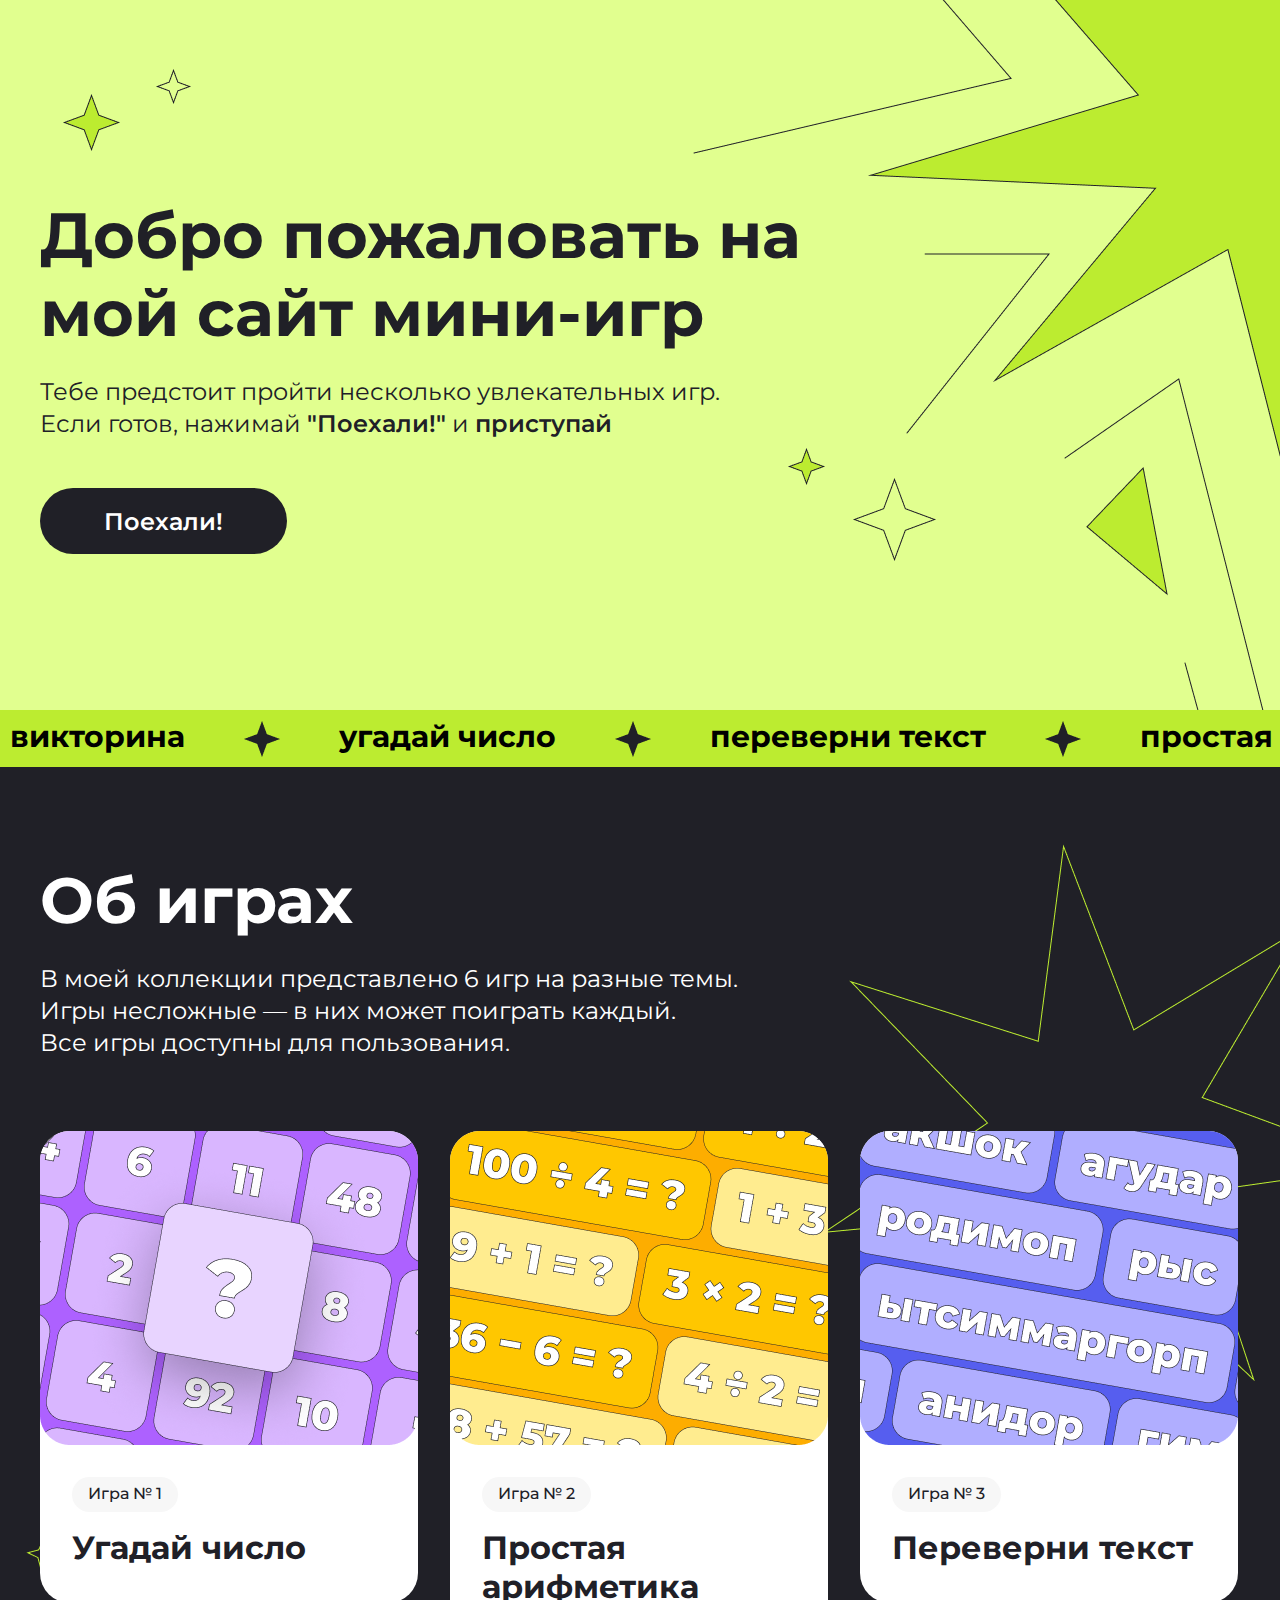
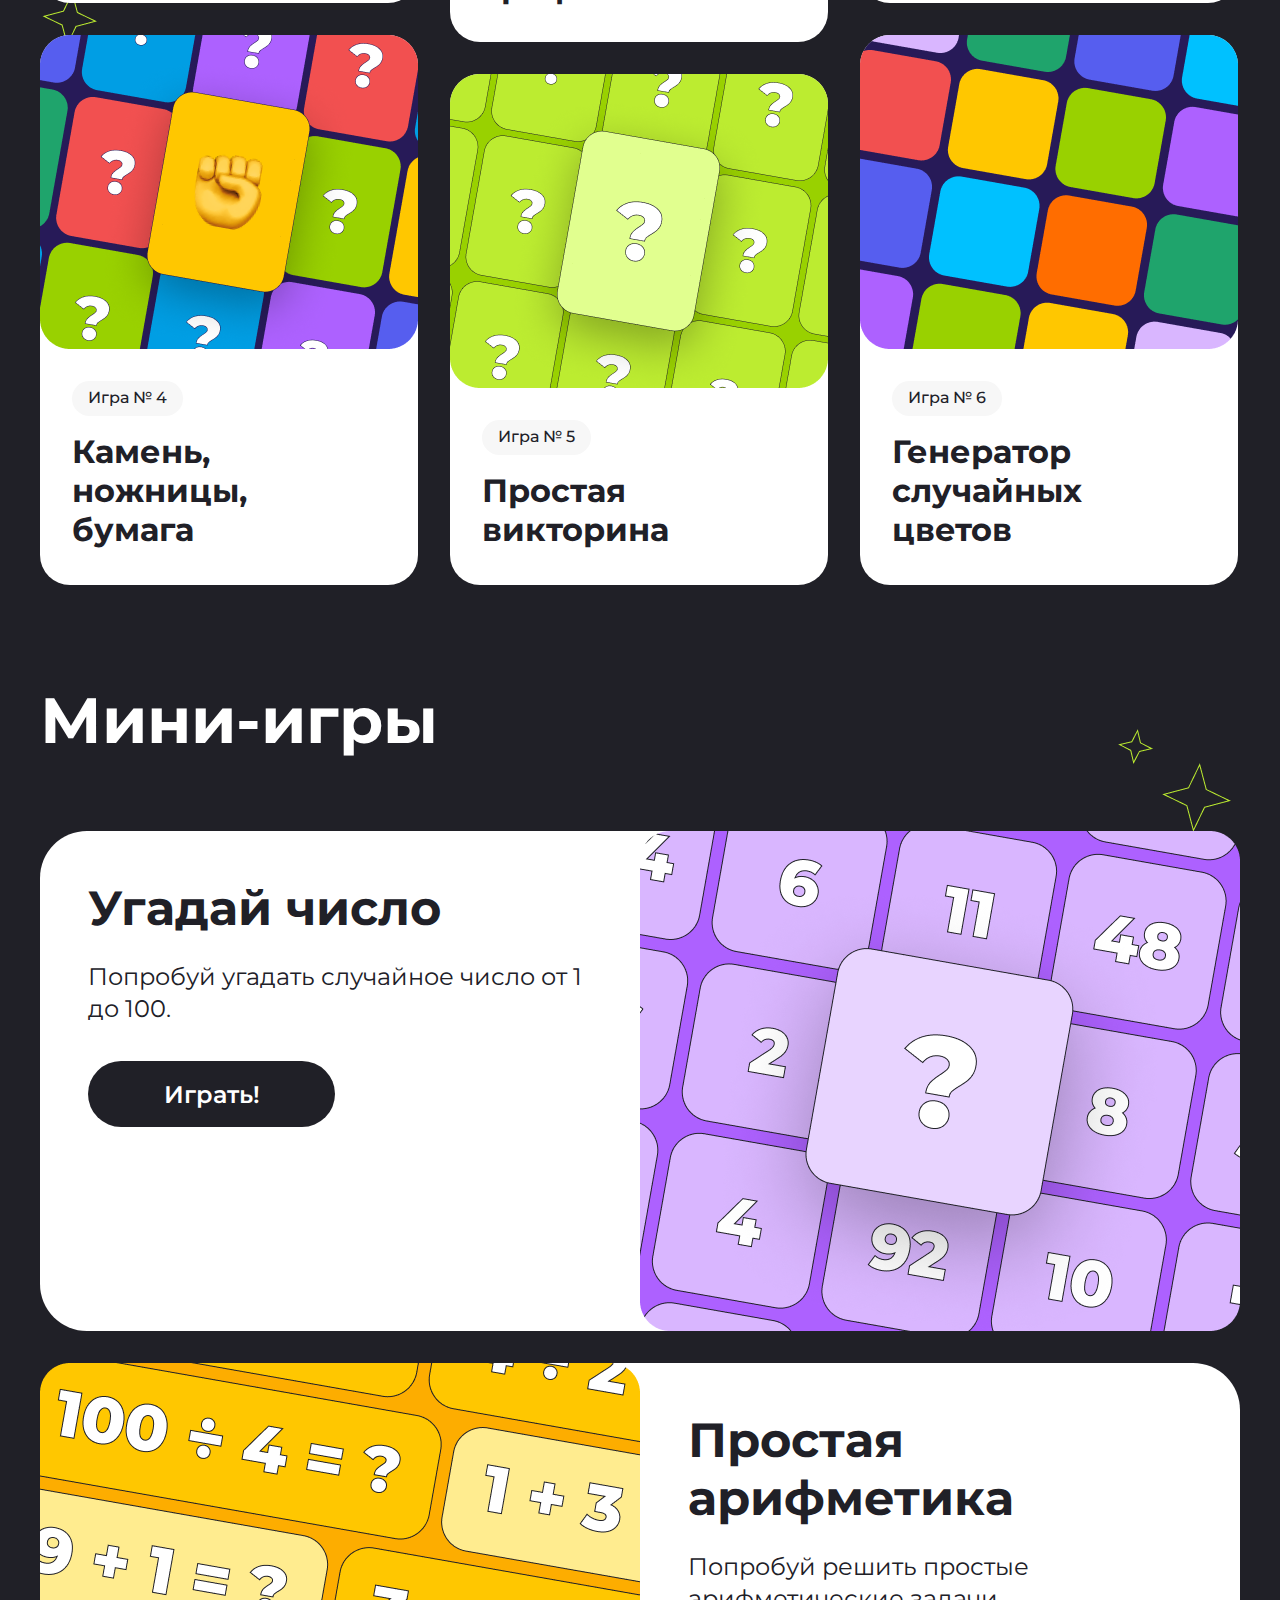
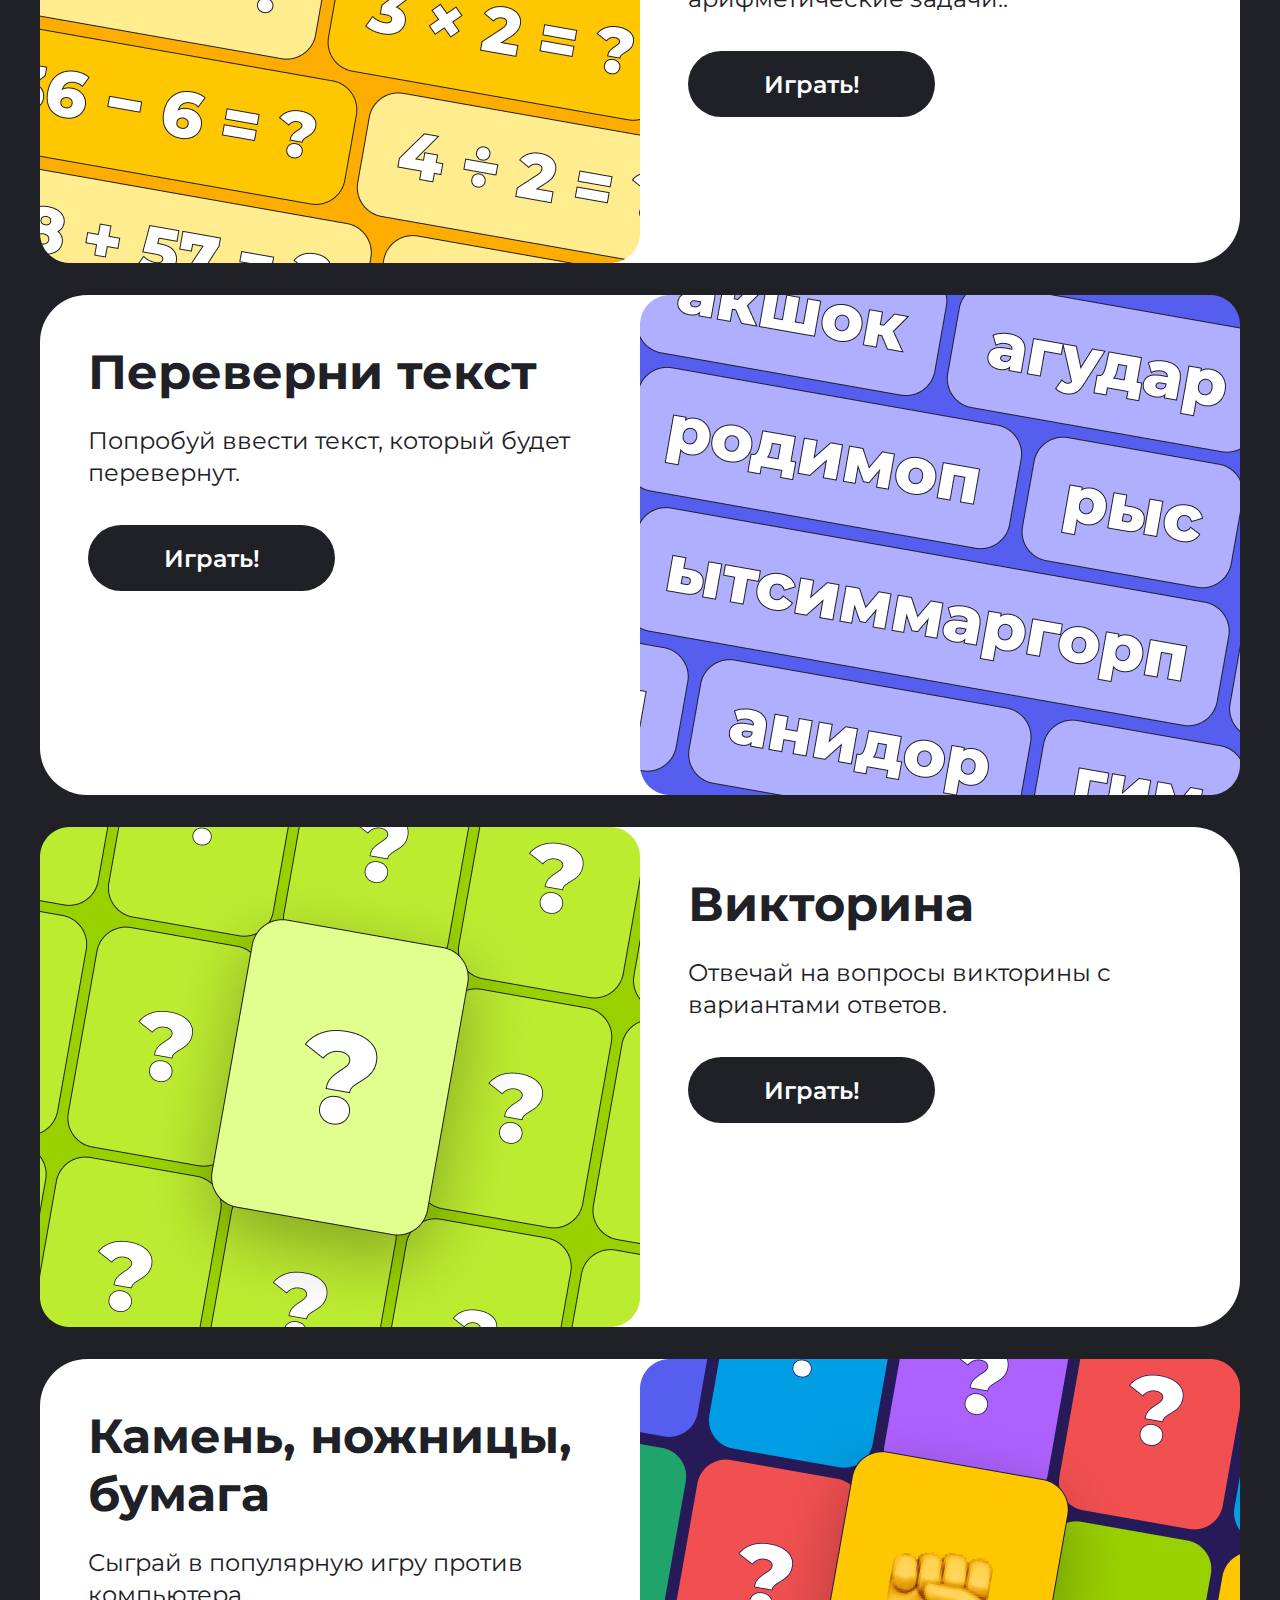
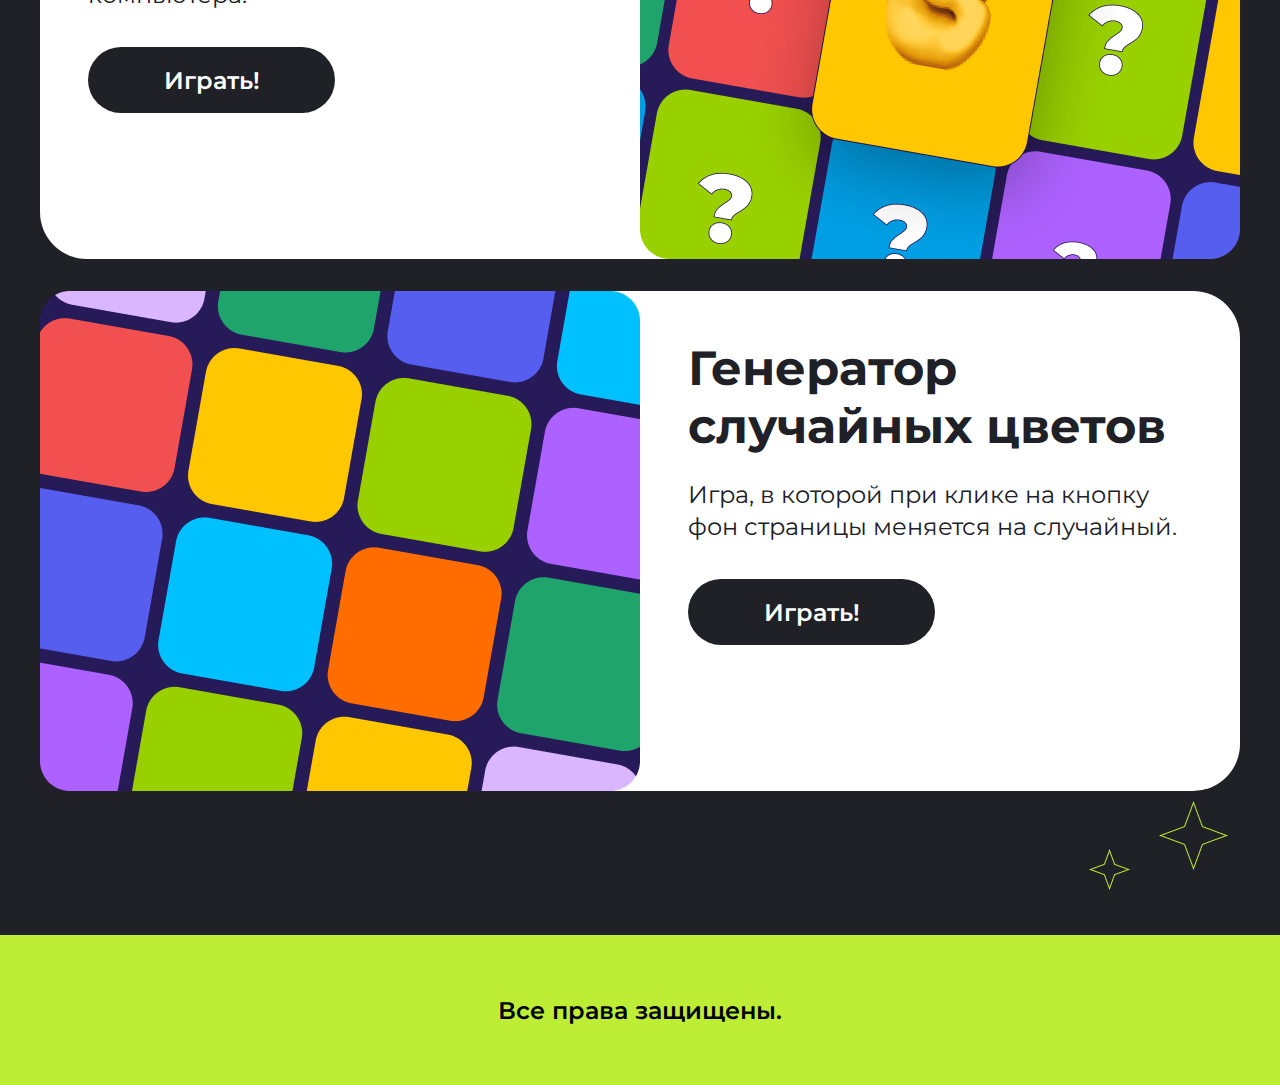
==== commit cfa88726: "fixed marquee bug" ====
--- a/index.html
+++ b/index.html
@@ -19,64 +19,64 @@
                     <button class="button">Поехали!</button>
                 </a>
             </div>
-            <div class="marquee">
-                <div class="marquee-content">
-                    викторина <img src="img/star_line.png" alt="icon" class="icon"> угадай число <img src="img/star_line.png" alt="icon" class="icon"> переверни текст <img src="img/star_line.png" alt="icon" class="icon"> простая арифметика <img src="img/star_line.png" alt="icon" class="icon"> камень, ножницы, бумага <img src="img/star_line.png" alt="icon" class="icon"> генератор случайных цветов
-                </div>
-            </div>
         </header>
     </section>
+    <div class="marquee">
+        <div class="marquee-content">
+            викторина <img src="img/star_line.png" alt="icon" class="icon"> угадай число <img src="img/star_line.png" alt="icon" class="icon"> переверни текст <img src="img/star_line.png" alt="icon" class="icon"> простая арифметика <img src="img/star_line.png" alt="icon" class="icon"> камень, ножницы, бумага <img src="img/star_line.png" alt="icon" class="icon"> генератор случайных цветов
+        </div>
+    </div>
     <article id="about_games">
         <section class="game center">
-            <h1 class="game__text">Об играх</h1>
-            <div class="game__description">
-                <p>В моей коллекции представлено 6 игр на разные темы. Игры несложные — в них может поиграть каждый.</p>
-                <p>Все игры доступны для пользования.</p>
-            </div>
-            <div class="card-box">
-                <a href="#game1" class="game__card game-card">
-                    <img class="game-card__image" src="img/game_1.png" alt="Угадай число">
-                    <div class="game-card__info">
-                        <p class="game-card__number">Игра № 1</p>
-                        <h3 class="game-card__name">Угадай число</h3>
-                    </div>
-                </a>
-                <a href="#game2" class="game__card game-card">
-                    <img class="game-card__image" src="img/game_2.png" alt="Простая арифметика">
-                    <div class="game-card__info">
-                        <p class="game-card__number">Игра № 2</p>
-                        <h3 class="game-card__name">Простая арифметика</h3>
-                    </div>
-                </a>
-                <a href="#game3" class="game__card game-card">
-                    <img class="game-card__image" src="img/game_3.png" alt="Переверни текст">
-                    <div class="game-card__info">
-                        <p class="game-card__number">Игра № 3</p>
-                        <h3 class="game-card__name">Переверни текст</h3>
-                    </div>
-                </a>
-                <a href="#game4" class="game__card game-card" style="margin-top: -39px">
-                    <img class="game-card__image" src="img/game_4.png" alt="Камень, ножницы, бумага">
-                    <div class="game-card__info">
-                        <p class="game-card__number">Игра № 4</p>
-                        <h3 class="game-card__name">Камень, ножницы, бумага</h3>
-                    </div>
-                </a>
-                <a href="#game5" class="game__card game-card">
-                    <img class="game-card__image" src="img/game_5.png" alt="Простая викторина">
-                    <div class="game-card__info">
-                        <p class="game-card__number">Игра № 5</p>
-                        <h3 class="game-card__name">Простая викторина</h3>
-                    </div>
-                </a>
-                <a href="#game6" class="game__card game-card" style="margin-top: -39px">
-                    <img class="game-card__image" src="img/game_6.png" alt="Генератор случайных цветов">
-                    <div class="game-card__info">
-                        <p class="game-card__number">Игра № 6</p>
-                        <h3 class="game-card__name">Генератор случайных цветов</h3>
-                    </div>
-                </a>
-            </div>
+                <h1 class="game__text">Об играх</h1>
+                <div class="game__description">
+                    <p>В моей коллекции представлено 6 игр на разные темы. Игры несложные — в них может поиграть каждый.</p>
+                    <p>Все игры доступны для пользования.</p>
+                </div>
+                <div class="card-box">
+                    <a href="#game1" class="game__card game-card">
+                        <img class="game-card__image" src="img/game_1.png" alt="Угадай число">
+                        <div class="game-card__info">
+                            <p class="game-card__number">Игра № 1</p>
+                            <h3 class="game-card__name">Угадай число</h3>
+                        </div>
+                    </a>
+                    <a href="#game2" class="game__card game-card">
+                        <img class="game-card__image" src="img/game_2.png" alt="Простая арифметика">
+                        <div class="game-card__info">
+                            <p class="game-card__number">Игра № 2</p>
+                            <h3 class="game-card__name">Простая арифметика</h3>
+                        </div>
+                    </a>
+                    <a href="#game3" class="game__card game-card">
+                        <img class="game-card__image" src="img/game_3.png" alt="Переверни текст">
+                        <div class="game-card__info">
+                            <p class="game-card__number">Игра № 3</p>
+                            <h3 class="game-card__name">Переверни текст</h3>
+                        </div>
+                    </a>
+                    <a href="#game4" class="game__card game-card" style="margin-top: -39px">
+                        <img class="game-card__image" src="img/game_4.png" alt="Камень, ножницы, бумага">
+                        <div class="game-card__info">
+                            <p class="game-card__number">Игра № 4</p>
+                            <h3 class="game-card__name">Камень, ножницы, бумага</h3>
+                        </div>
+                    </a>
+                    <a href="#game5" class="game__card game-card">
+                        <img class="game-card__image" src="img/game_5.png" alt="Простая викторина">
+                        <div class="game-card__info">
+                            <p class="game-card__number">Игра № 5</p>
+                            <h3 class="game-card__name">Простая викторина</h3>
+                        </div>
+                    </a>
+                    <a href="#game6" class="game__card game-card" style="margin-top: -39px">
+                        <img class="game-card__image" src="img/game_6.png" alt="Генератор случайных цветов">
+                        <div class="game-card__info">
+                            <p class="game-card__number">Игра № 6</p>
+                            <h3 class="game-card__name">Генератор случайных цветов</h3>
+                        </div>
+                    </a>
+                </div>
         </section>
     </article>
     <section class="minigame center">
